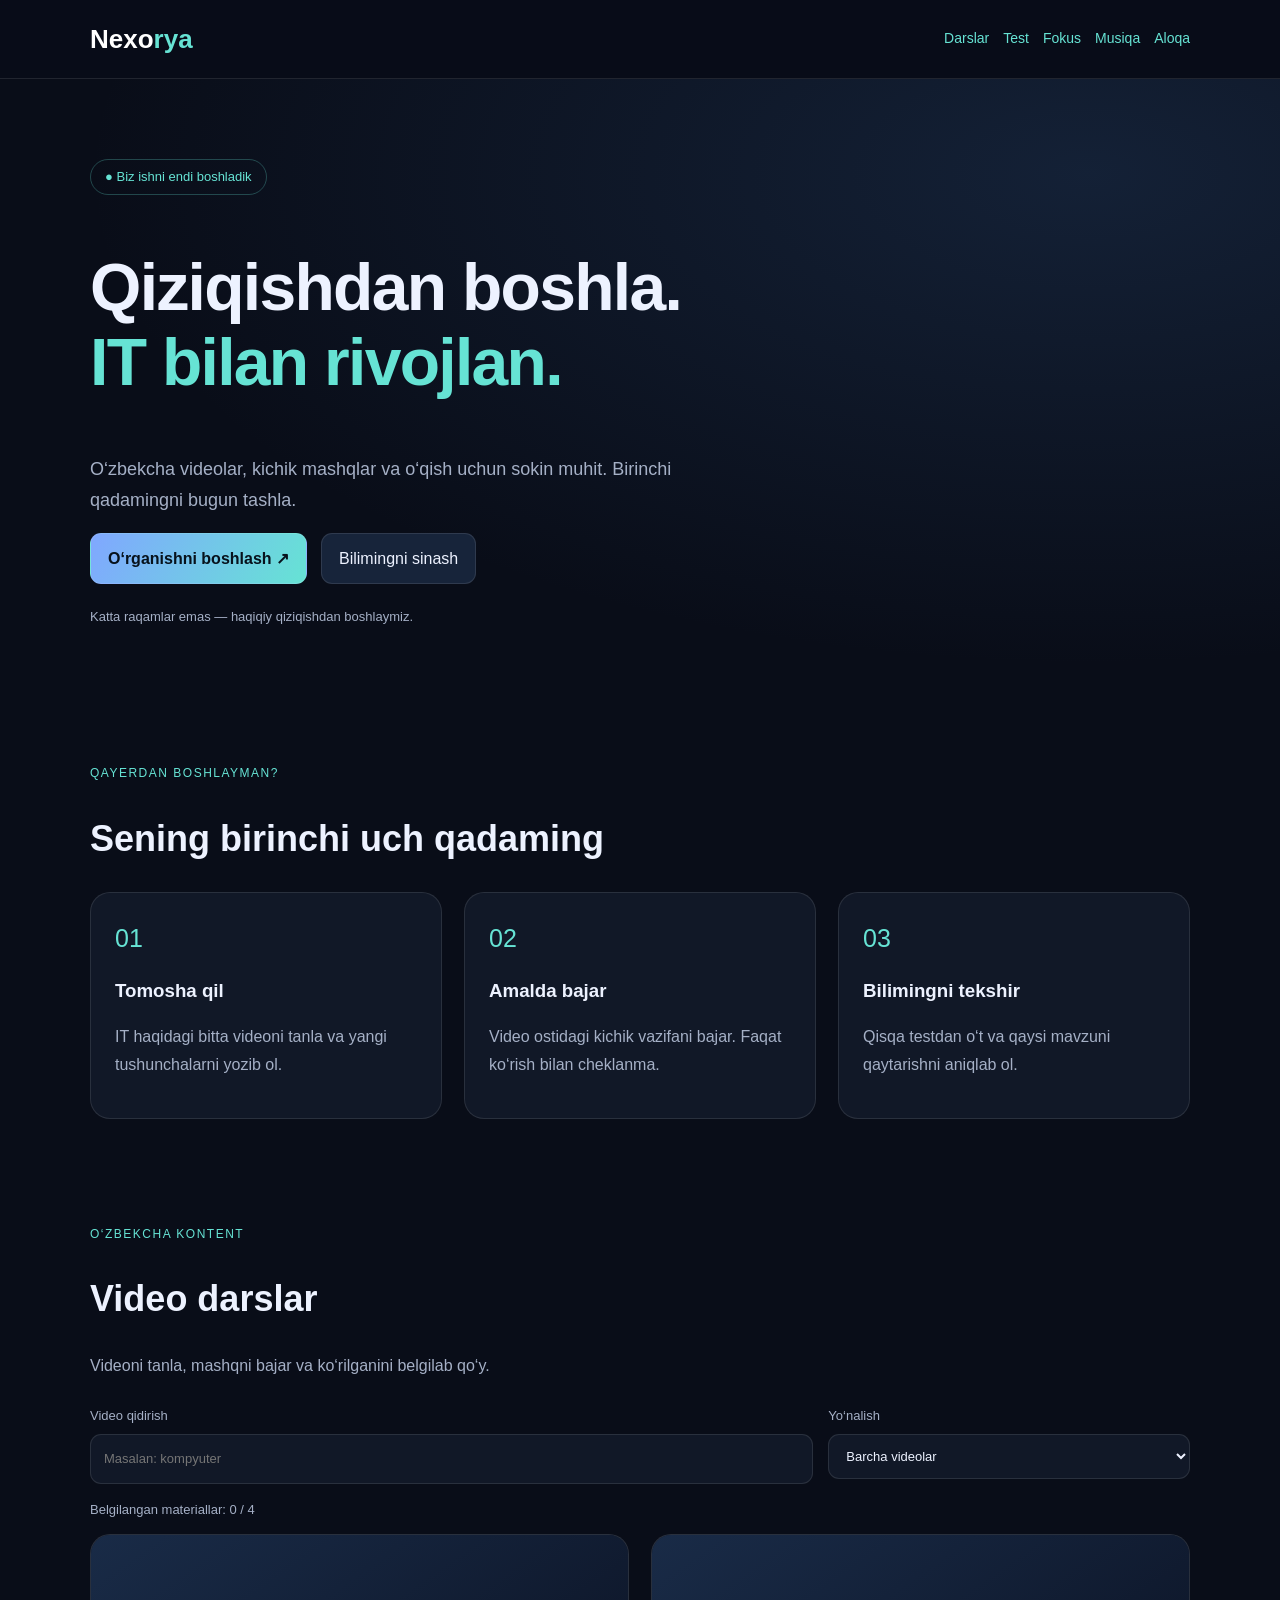
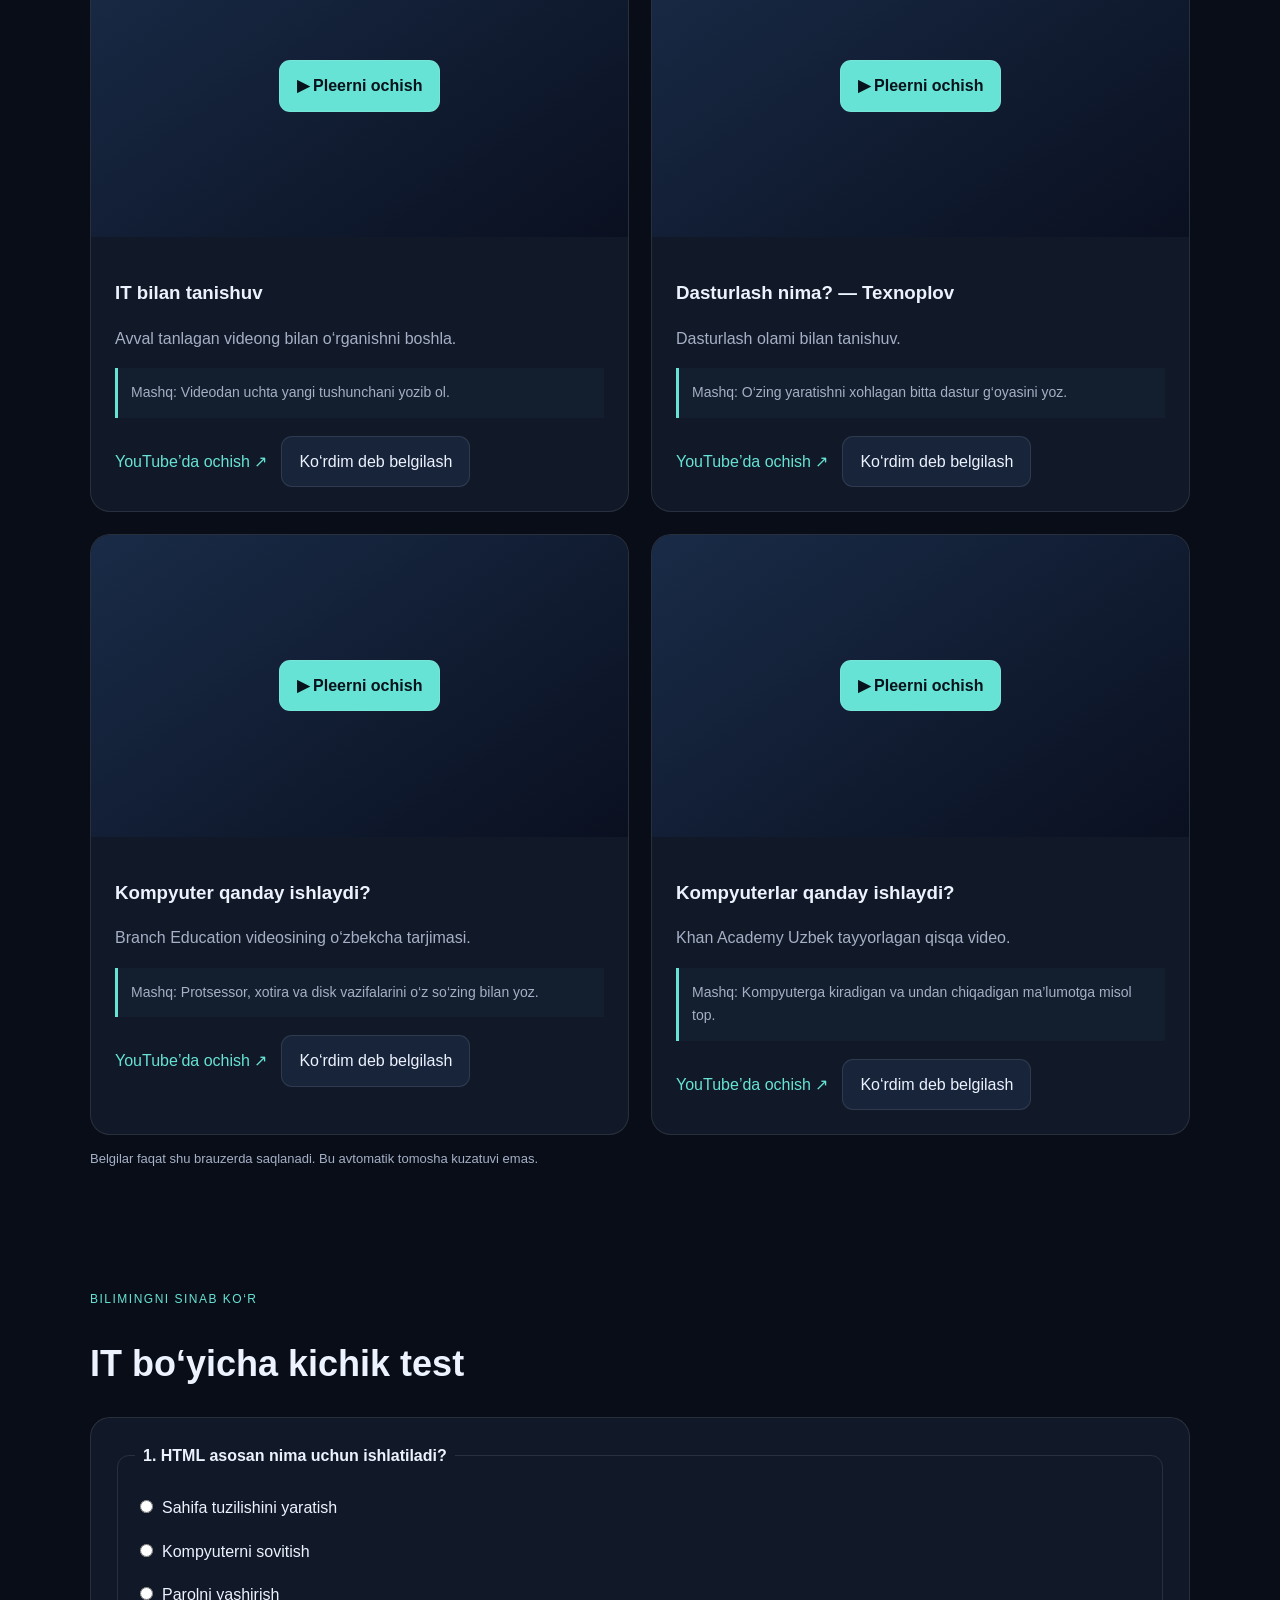
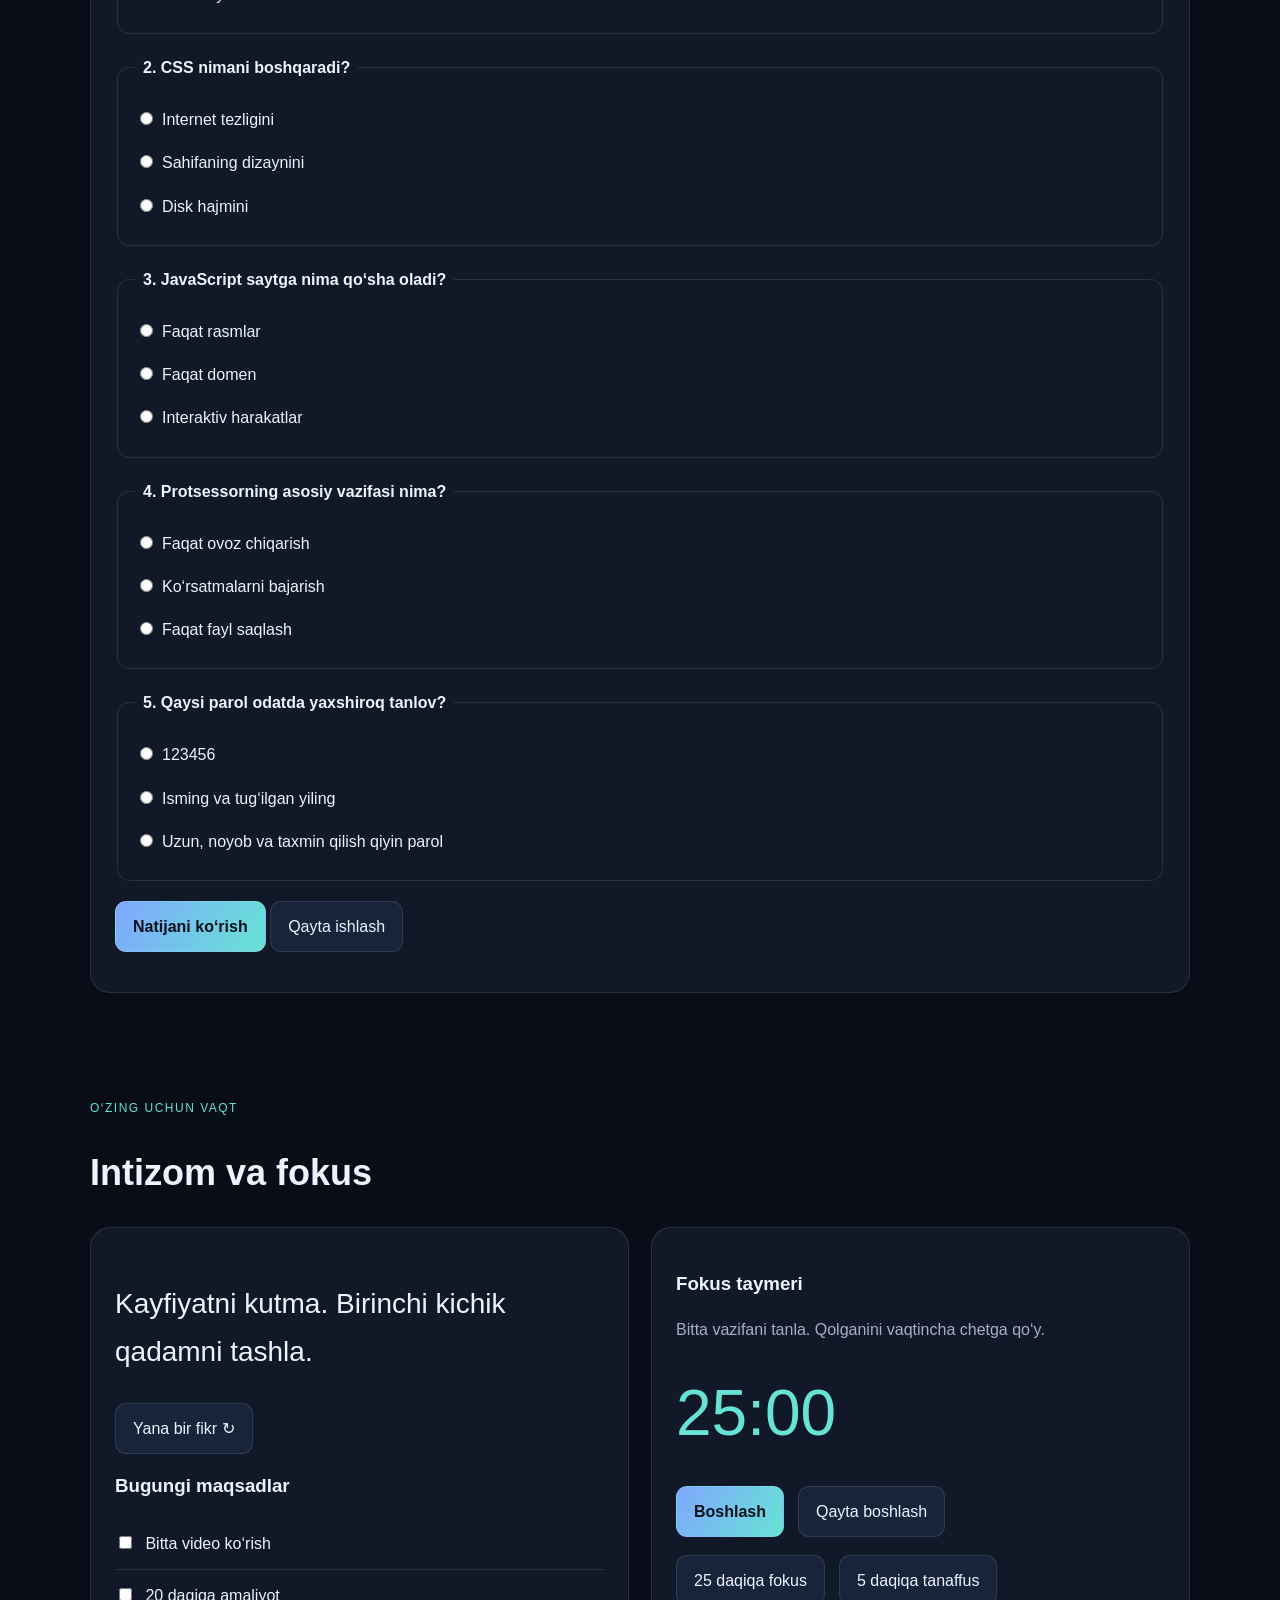
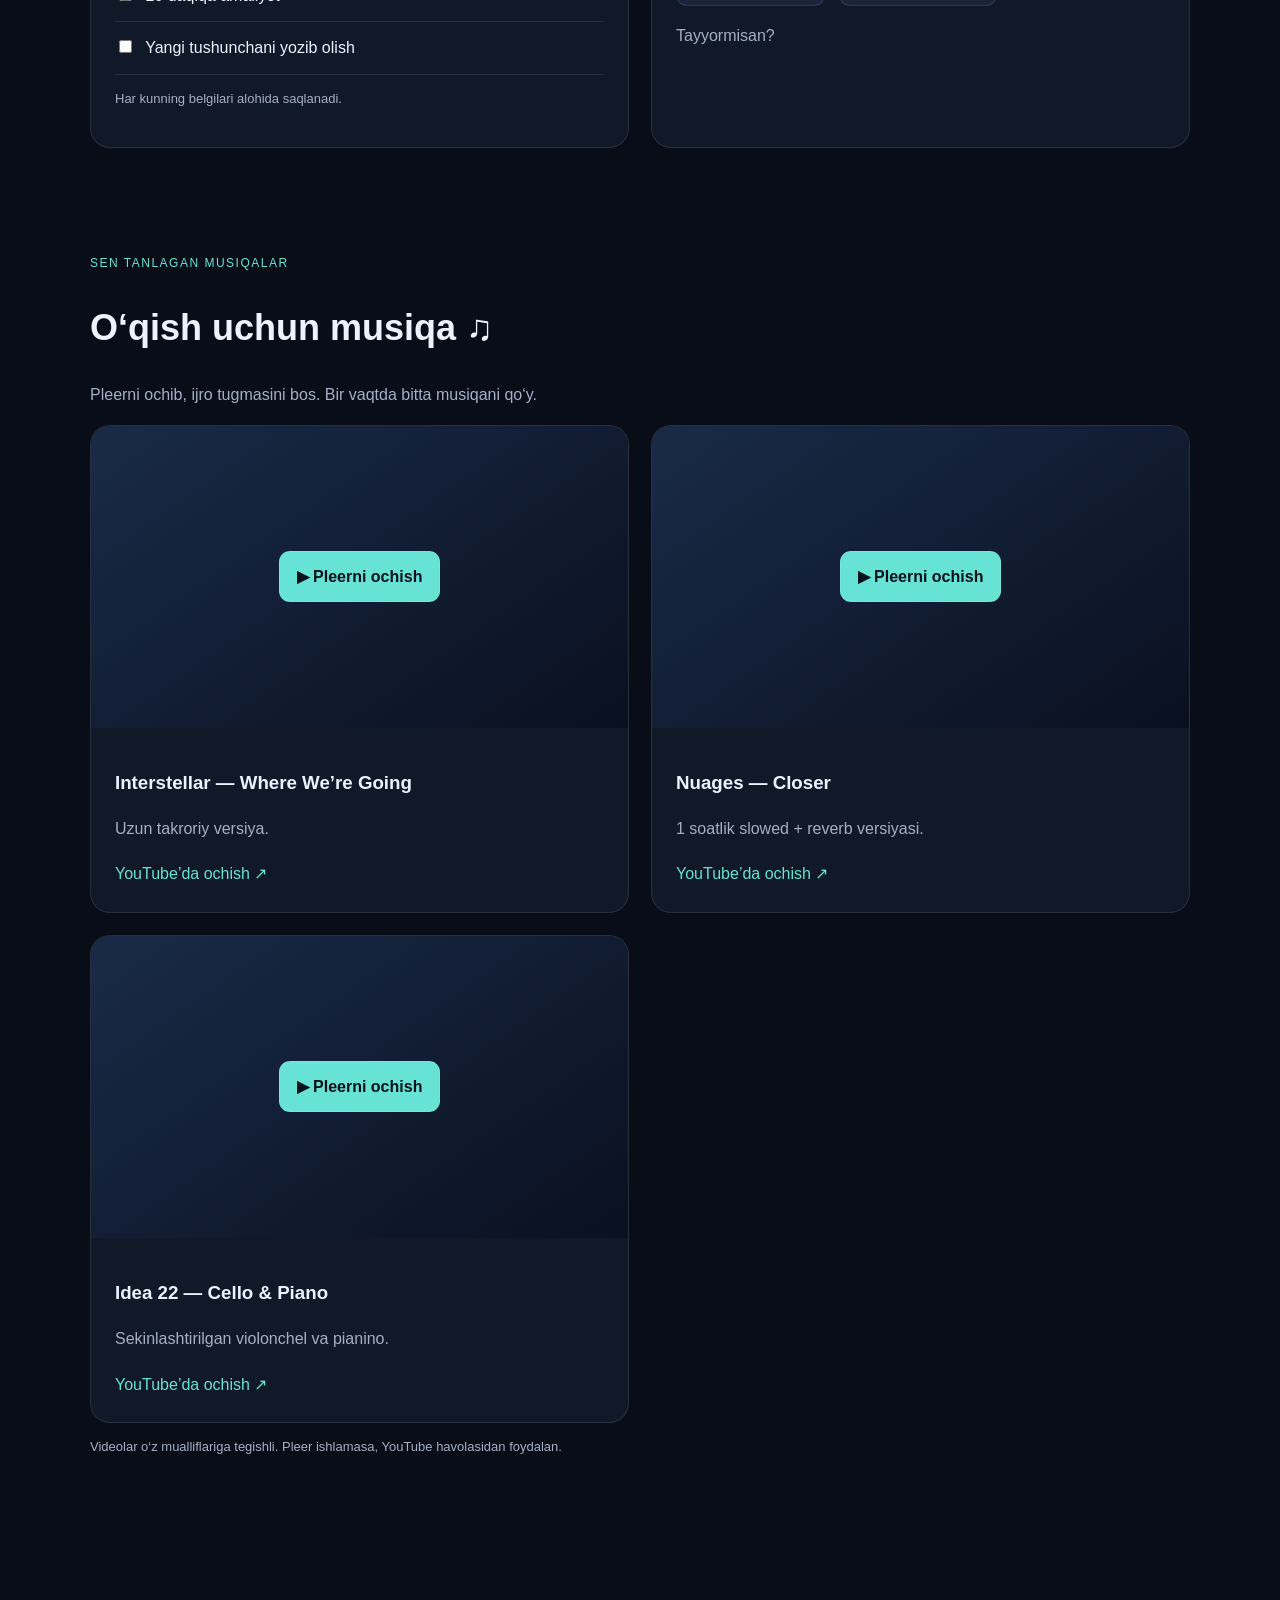
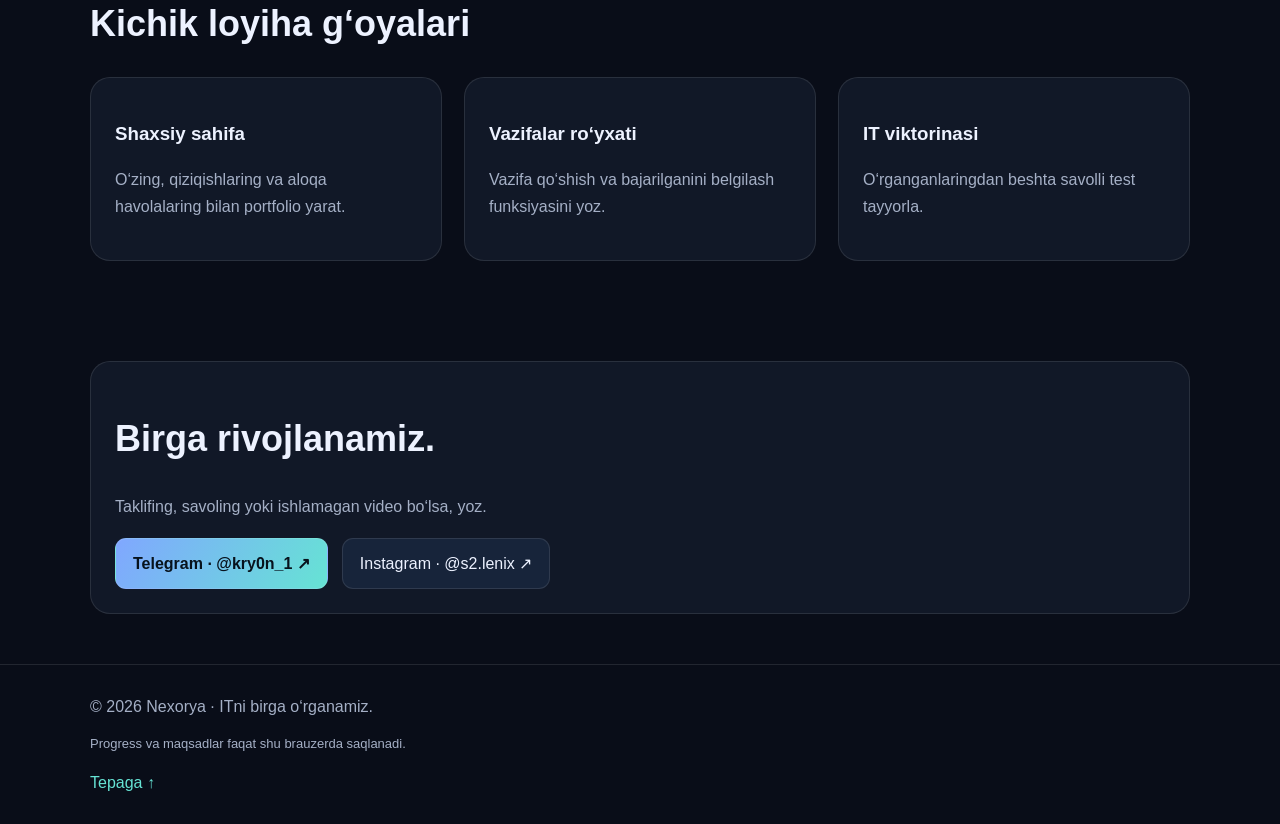
==== index.html @ d1be20cb "Add files via upload" ====
<!DOCTYPE html>
<html lang="uz">
<head>
  <meta charset="UTF-8">
  <meta name="viewport" content="width=device-width,initial-scale=1">
  <meta name="theme-color" content="#090d18">
  <meta name="referrer" content="strict-origin-when-cross-origin">
  <meta name="description" content="Nexorya — o‘zbekcha IT videolar, amaliy vazifalar, testlar va fokus uchun musiqa.">
  <title>Nexorya — ITga birinchi qadam</title>
  <link rel="stylesheet" href="./style.css">
  <script src="./script.js" defer></script>
</head>
<body>
<header>
  <nav class="wrap" aria-label="Asosiy menyu">
    <a href="#home" class="logo">Nexo<span>rya</span></a>
    <div class="links">
      <a href="#lessons">Darslar</a>
      <a href="#quiz">Test</a>
      <a href="#focus">Fokus</a>
      <a href="#music">Musiqa</a>
      <a href="#contact">Aloqa</a>
    </div>
  </nav>
</header>

<main>
  <section id="home" class="hero">
    <div class="wrap">
      <span class="badge">● Biz ishni endi boshladik</span>
      <h1>Qiziqishdan boshla.<br><span>IT bilan rivojlan.</span></h1>
      <p>O‘zbekcha videolar, kichik mashqlar va o‘qish uchun sokin muhit. Birinchi qadamingni bugun tashla.</p>
      <div class="actions">
        <a href="#lessons" class="btn primary">O‘rganishni boshlash ↗</a>
        <a href="#quiz" class="btn">Bilimingni sinash</a>
      </div>
      <div class="hero-note">Katta raqamlar emas — haqiqiy qiziqishdan boshlaymiz.</div>
    </div>
  </section>

  <section>
    <div class="wrap">
      <span class="eyebrow">QAYERDAN BOSHLAYMAN?</span>
      <h2>Sening birinchi uch qadaming</h2>
      <div class="grid three">
        <article class="card pad">
          <span class="step">01</span>
          <h3>Tomosha qil</h3>
          <p>IT haqidagi bitta videoni tanla va yangi tushunchalarni yozib ol.</p>
        </article>
        <article class="card pad">
          <span class="step">02</span>
          <h3>Amalda bajar</h3>
          <p>Video ostidagi kichik vazifani bajar. Faqat ko‘rish bilan cheklanma.</p>
        </article>
        <article class="card pad">
          <span class="step">03</span>
          <h3>Bilimingni tekshir</h3>
          <p>Qisqa testdan o‘t va qaysi mavzuni qaytarishni aniqlab ol.</p>
        </article>
      </div>
    </div>
  </section>

  <section id="lessons">
    <div class="wrap">
      <span class="eyebrow">O‘ZBEKCHA KONTENT</span>
      <h2>Video darslar</h2>
      <p>Videoni tanla, mashqni bajar va ko‘rilganini belgilab qo‘y.</p>

      <div class="filters">
        <label>
          Video qidirish
          <input id="search" type="search" placeholder="Masalan: kompyuter">
        </label>
        <label>
          Yo‘nalish
          <select id="category">
            <option value="all">Barcha videolar</option>
            <option value="intro">IT bilan tanishuv</option>
            <option value="coding">Dasturlash</option>
            <option value="computer">Kompyuter</option>
          </select>
        </label>
      </div>

      <p id="progress" class="small" aria-live="polite"></p>
      <div id="lessonGrid" class="grid"></div>
      <p id="noResults" hidden>Bu qidiruv bo‘yicha video topilmadi.</p>
      <p class="small">Belgilar faqat shu brauzerda saqlanadi. Bu avtomatik tomosha kuzatuvi emas.</p>
    </div>
  </section>

  <section id="quiz">
    <div class="wrap">
      <span class="eyebrow">BILIMINGNI SINAB KO‘R</span>
      <h2>IT bo‘yicha kichik test</h2>
      <form id="quizForm" class="card pad">
        <div id="questions"></div>
        <button class="primary" type="submit">Natijani ko‘rish</button>
        <button type="reset">Qayta ishlash</button>
        <p id="quizResult" role="status"></p>
      </form>
    </div>
  </section>

  <section id="focus">
    <div class="wrap">
      <span class="eyebrow">O‘ZING UCHUN VAQT</span>
      <h2>Intizom va fokus</h2>
      <div class="grid">
        <div class="card pad">
          <p class="quote" id="quote">Kayfiyatni kutma. Birinchi kichik qadamni tashla.</p>
          <button id="nextQuote" type="button">Yana bir fikr ↻</button>

          <h3>Bugungi maqsadlar</h3>
          <label class="check">
            <input type="checkbox" data-task="video"> Bitta video ko‘rish
          </label>
          <label class="check">
            <input type="checkbox" data-task="practice"> 20 daqiqa amaliyot
          </label>
          <label class="check">
            <input type="checkbox" data-task="note"> Yangi tushunchani yozib olish
          </label>
          <p class="small">Har kunning belgilari alohida saqlanadi.</p>
        </div>

        <div class="card pad">
          <h3>Fokus taymeri</h3>
          <p>Bitta vazifani tanla. Qolganini vaqtincha chetga qo‘y.</p>
          <div id="clock" class="timer" role="timer" aria-label="Qolgan vaqt">25:00</div>
          <div class="actions">
            <button id="startTimer" class="primary" type="button">Boshlash</button>
            <button id="resetTimer" type="button">Qayta boshlash</button>
          </div>
          <div class="actions">
            <button type="button" data-minutes="25">25 daqiqa fokus</button>
            <button type="button" data-minutes="5">5 daqiqa tanaffus</button>
          </div>
          <p id="timerStatus" role="status">Tayyormisan?</p>
        </div>
      </div>
    </div>
  </section>

  <section id="music">
    <div class="wrap">
      <span class="eyebrow">SEN TANLAGAN MUSIQALAR</span>
      <h2>O‘qish uchun musiqa ♫</h2>
      <p>Pleerni ochib, ijro tugmasini bos. Bir vaqtda bitta musiqani qo‘y.</p>
      <div id="musicGrid" class="grid"></div>
      <p class="small">Videolar o‘z mualliflariga tegishli. Pleer ishlamasa, YouTube havolasidan foydalan.</p>
    </div>
  </section>

  <section>
    <div class="wrap">
      <h2>Kichik loyiha g‘oyalari</h2>
      <div class="grid three">
        <article class="card pad">
          <h3>Shaxsiy sahifa</h3>
          <p>O‘zing, qiziqishlaring va aloqa havolalaring bilan portfolio yarat.</p>
        </article>
        <article class="card pad">
          <h3>Vazifalar ro‘yxati</h3>
          <p>Vazifa qo‘shish va bajarilganini belgilash funksiyasini yoz.</p>
        </article>
        <article class="card pad">
          <h3>IT viktorinasi</h3>
          <p>O‘rganganlaringdan beshta savolli test tayyorla.</p>
        </article>
      </div>
    </div>
  </section>

  <section id="contact">
    <div class="wrap card pad">
      <h2>Birga rivojlanamiz.</h2>
      <p>Taklifing, savoling yoki ishlamagan video bo‘lsa, yoz.</p>
      <div class="actions">
        <a class="btn primary" href="https://t.me/kry0n_1" target="_blank" rel="noopener noreferrer">Telegram · @kry0n_1 ↗</a>
        <a class="btn" href="https://instagram.com/s2.lenix/" target="_blank" rel="noopener noreferrer">Instagram · @s2.lenix ↗</a>
      </div>
    </div>
  </section>
</main>

<footer>
  <div class="wrap">
    © <span id="year">2026</span> Nexorya · ITni birga o‘rganamiz.
    <p id="storageStatus" class="small">Progress va maqsadlar faqat shu brauzerda saqlanadi.</p>
    <a href="#home">Tepaga ↑</a>
  </div>
</footer>
</body>
</html>
---- style.css ----
:root{
  --bg:#090d18;
  --card:#111827;
  --text:#edf2ff;
  --muted:#a5b0c6;
  --green:#66e3d4;
  --blue:#80a7ff;
  --border:rgba(255,255,255,.1);
}
*{box-sizing:border-box}
html{scroll-behavior:smooth;scroll-padding-top:115px}
body{
  margin:0;
  background:var(--bg);
  color:var(--text);
  font:16px/1.7 Arial,sans-serif;
  overflow-wrap:anywhere;
}
a{color:var(--green);text-decoration:none}
button,input,select{font:inherit}
button{cursor:pointer}
.wrap{width:min(1100px,91%);margin:auto}
header{
  position:sticky;
  top:0;
  z-index:10;
  background:rgba(9,13,24,.96);
  border-bottom:1px solid var(--border);
}
nav{
  display:flex;
  align-items:center;
  justify-content:space-between;
  flex-wrap:wrap;
  gap:15px;
  padding:17px 0;
}
.logo{font-size:26px;font-weight:800;color:white}
.logo span,h1 span{color:var(--green)}
.links,.actions{display:flex;flex-wrap:wrap;gap:14px}
.links{font-size:14px}
.links a:hover{color:white}
section{padding:50px 0}
.hero{
  padding:80px 0;
  background:radial-gradient(ellipse at 85% 15%,#31578944,transparent 65%);
}
h1{
  font-size:clamp(38px,6vw,66px);
  line-height:1.13;
  letter-spacing:-1.7px;
  max-width:850px;
}
h2{font-size:clamp(27px,4vw,36px);line-height:1.3}
h3{line-height:1.4}
p{color:var(--muted)}
.hero p{max-width:650px;font-size:18px}
.badge{
  display:inline-block;
  padding:6px 14px;
  color:var(--green);
  border:1px solid #66e3d444;
  border-radius:30px;
  font-size:13px;
}
.hero-note{margin-top:22px;font-size:13px;color:var(--muted)}
.eyebrow{color:var(--green);font-size:12px;letter-spacing:1.5px}
.btn,button{
  display:inline-block;
  padding:11px 17px;
  border:1px solid var(--border);
  border-radius:11px;
  background:#17243a;
  color:var(--text);
}
.btn:hover,button:hover{border-color:var(--green)}
.primary{
  background:linear-gradient(120deg,var(--blue),var(--green));
  color:#07121c;
  font-weight:700;
}
.actions{align-items:center;margin-top:18px}
.grid{
  display:grid;
  grid-template-columns:repeat(2,minmax(0,1fr));
  gap:22px;
}
.three{grid-template-columns:repeat(3,minmax(0,1fr))}
.card{
  min-width:0;
  background:var(--card);
  border:1px solid var(--border);
  border-radius:20px;
  overflow:hidden;
}
.pad{padding:24px}
.step{font-size:25px;color:var(--green)}
.filters{
  display:grid;
  grid-template-columns:2fr 1fr;
  gap:15px;
  margin:25px 0 15px;
}
.filters label{font-size:13px;color:var(--muted)}
input[type=search],select{
  display:block;
  width:100%;
  padding:13px;
  margin-top:7px;
  background:var(--card);
  color:var(--text);
  border:1px solid var(--border);
  border-radius:11px;
}
.player{
  aspect-ratio:16/9;
  position:relative;
  display:grid;
  place-items:center;
  background:linear-gradient(145deg,#192b47,#0a1020);
}
.player iframe{
  position:absolute;
  inset:0;
  width:100%;
  height:100%;
  border:0;
}
.play-button{max-width:90%;background:#66e3d4;color:#07121c;font-weight:bold}
.task{
  padding:13px;
  border-left:3px solid var(--green);
  background:#66e3d409;
  font-size:14px;
}
.small{font-size:13px}
button[aria-pressed=true]{border-color:var(--green);color:var(--green)}
fieldset{
  border:1px solid var(--border);
  border-radius:12px;
  padding:17px;
  margin-bottom:20px;
}
legend{padding:0 8px;font-weight:bold}
.answer{display:block;padding:8px 0;cursor:pointer}
input[type=radio],input[type=checkbox]{accent-color:var(--green);margin-right:9px}
.quote{font-size:clamp(21px,3vw,28px);color:var(--text)}
.check{display:block;padding:12px 0;border-bottom:1px solid var(--border)}
.timer{
  font-size:64px;
  font-variant-numeric:tabular-nums;
  color:var(--green);
}
#quizResult{white-space:pre-line}
footer{padding:28px 0;border-top:1px solid var(--border);color:var(--muted)}
:focus-visible{outline:3px solid var(--green);outline-offset:4px}
[hidden]{display:none!important}
@media(max-width:700px){
  .grid,.three,.filters{grid-template-columns:1fr}
  nav{align-items:flex-start;flex-direction:column;gap:8px}
  .links{font-size:13px;gap:12px}
  section{padding:35px 0}
  .hero{padding:45px 0}
  h1{letter-spacing:-1px}
}
@media(prefers-reduced-motion:reduce){
  html{scroll-behavior:auto}
}
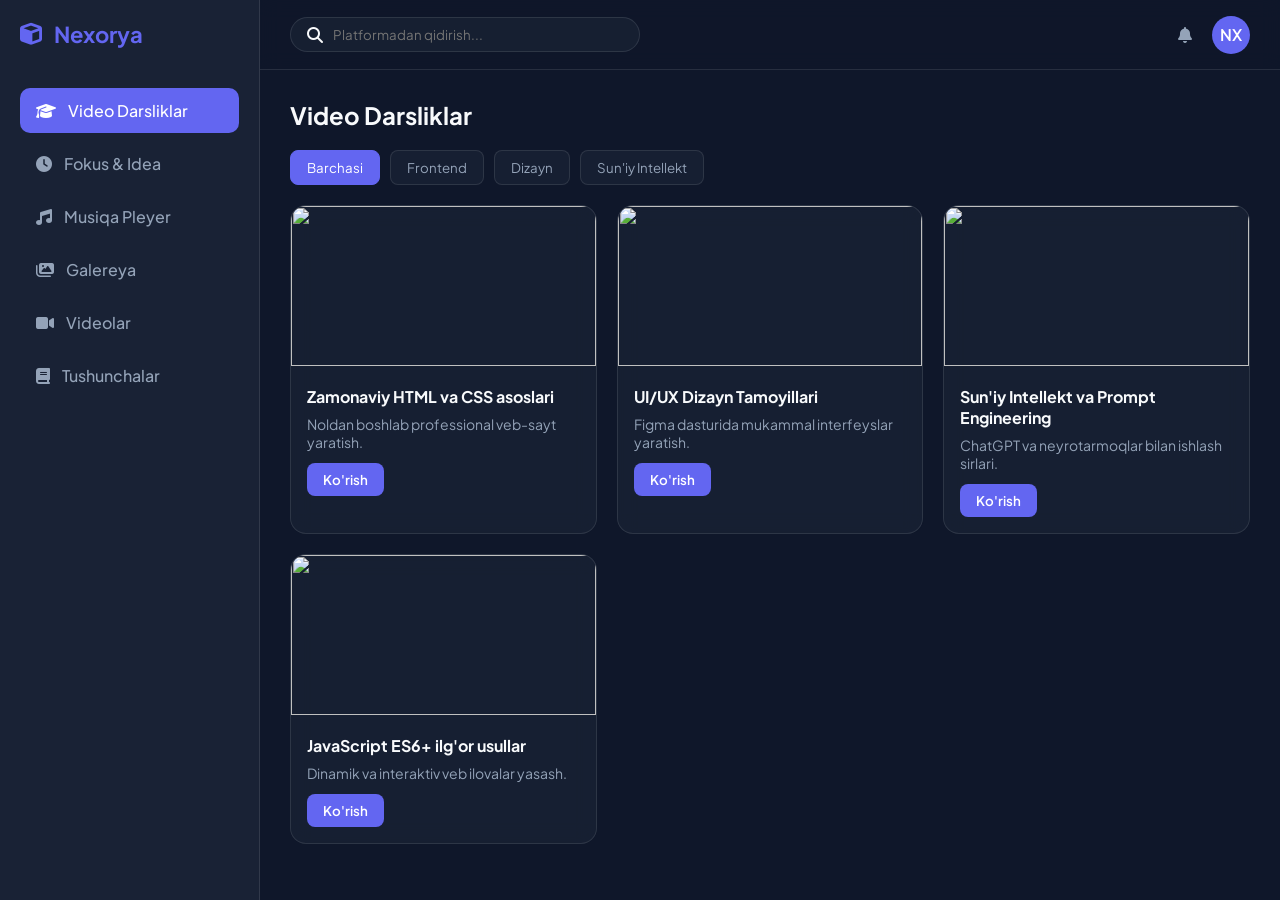
==== commit 1382f6a3: "Add files via upload" ====
--- a/index.html
+++ b/index.html
@@ -1,197 +1,136 @@
-<!DOCTYPE html>
-<html lang="uz">
-<head>
-  <meta charset="UTF-8">
-  <meta name="viewport" content="width=device-width,initial-scale=1">
-  <meta name="theme-color" content="#090d18">
-  <meta name="referrer" content="strict-origin-when-cross-origin">
-  <meta name="description" content="Nexorya — o‘zbekcha IT videolar, amaliy vazifalar, testlar va fokus uchun musiqa.">
-  <title>Nexorya — ITga birinchi qadam</title>
-  <link rel="stylesheet" href="./style.css">
-  <script src="./script.js" defer></script>
-</head>
-<body>
-<header>
-  <nav class="wrap" aria-label="Asosiy menyu">
-    <a href="#home" class="logo">Nexo<span>rya</span></a>
-    <div class="links">
-      <a href="#lessons">Darslar</a>
-      <a href="#quiz">Test</a>
-      <a href="#focus">Fokus</a>
-      <a href="#music">Musiqa</a>
-      <a href="#contact">Aloqa</a>
-    </div>
-  </nav>
-</header>
-
-<main>
-  <section id="home" class="hero">
-    <div class="wrap">
-      <span class="badge">● Biz ishni endi boshladik</span>
-      <h1>Qiziqishdan boshla.<br><span>IT bilan rivojlan.</span></h1>
-      <p>O‘zbekcha videolar, kichik mashqlar va o‘qish uchun sokin muhit. Birinchi qadamingni bugun tashla.</p>
-      <div class="actions">
-        <a href="#lessons" class="btn primary">O‘rganishni boshlash ↗</a>
-        <a href="#quiz" class="btn">Bilimingni sinash</a>
-      </div>
-      <div class="hero-note">Katta raqamlar emas — haqiqiy qiziqishdan boshlaymiz.</div>
-    </div>
-  </section>
-
-  <section>
-    <div class="wrap">
-      <span class="eyebrow">QAYERDAN BOSHLAYMAN?</span>
-      <h2>Sening birinchi uch qadaming</h2>
-      <div class="grid three">
-        <article class="card pad">
-          <span class="step">01</span>
-          <h3>Tomosha qil</h3>
-          <p>IT haqidagi bitta videoni tanla va yangi tushunchalarni yozib ol.</p>
-        </article>
-        <article class="card pad">
-          <span class="step">02</span>
-          <h3>Amalda bajar</h3>
-          <p>Video ostidagi kichik vazifani bajar. Faqat ko‘rish bilan cheklanma.</p>
-        </article>
-        <article class="card pad">
-          <span class="step">03</span>
-          <h3>Bilimingni tekshir</h3>
-          <p>Qisqa testdan o‘t va qaysi mavzuni qaytarishni aniqlab ol.</p>
-        </article>
-      </div>
-    </div>
-  </section>
-
-  <section id="lessons">
-    <div class="wrap">
-      <span class="eyebrow">O‘ZBEKCHA KONTENT</span>
-      <h2>Video darslar</h2>
-      <p>Videoni tanla, mashqni bajar va ko‘rilganini belgilab qo‘y.</p>
-
-      <div class="filters">
-        <label>
-          Video qidirish
-          <input id="search" type="search" placeholder="Masalan: kompyuter">
-        </label>
-        <label>
-          Yo‘nalish
-          <select id="category">
-            <option value="all">Barcha videolar</option>
-            <option value="intro">IT bilan tanishuv</option>
-            <option value="coding">Dasturlash</option>
-            <option value="computer">Kompyuter</option>
-          </select>
-        </label>
-      </div>
-
-      <p id="progress" class="small" aria-live="polite"></p>
-      <div id="lessonGrid" class="grid"></div>
-      <p id="noResults" hidden>Bu qidiruv bo‘yicha video topilmadi.</p>
-      <p class="small">Belgilar faqat shu brauzerda saqlanadi. Bu avtomatik tomosha kuzatuvi emas.</p>
-    </div>
-  </section>
-
-  <section id="quiz">
-    <div class="wrap">
-      <span class="eyebrow">BILIMINGNI SINAB KO‘R</span>
-      <h2>IT bo‘yicha kichik test</h2>
-      <form id="quizForm" class="card pad">
-        <div id="questions"></div>
-        <button class="primary" type="submit">Natijani ko‘rish</button>
-        <button type="reset">Qayta ishlash</button>
-        <p id="quizResult" role="status"></p>
-      </form>
-    </div>
-  </section>
-
-  <section id="focus">
-    <div class="wrap">
-      <span class="eyebrow">O‘ZING UCHUN VAQT</span>
-      <h2>Intizom va fokus</h2>
-      <div class="grid">
-        <div class="card pad">
-          <p class="quote" id="quote">Kayfiyatni kutma. Birinchi kichik qadamni tashla.</p>
-          <button id="nextQuote" type="button">Yana bir fikr ↻</button>
-
-          <h3>Bugungi maqsadlar</h3>
-          <label class="check">
-            <input type="checkbox" data-task="video"> Bitta video ko‘rish
-          </label>
-          <label class="check">
-            <input type="checkbox" data-task="practice"> 20 daqiqa amaliyot
-          </label>
-          <label class="check">
-            <input type="checkbox" data-task="note"> Yangi tushunchani yozib olish
-          </label>
-          <p class="small">Har kunning belgilari alohida saqlanadi.</p>
-        </div>
-
-        <div class="card pad">
-          <h3>Fokus taymeri</h3>
-          <p>Bitta vazifani tanla. Qolganini vaqtincha chetga qo‘y.</p>
-          <div id="clock" class="timer" role="timer" aria-label="Qolgan vaqt">25:00</div>
-          <div class="actions">
-            <button id="startTimer" class="primary" type="button">Boshlash</button>
-            <button id="resetTimer" type="button">Qayta boshlash</button>
-          </div>
-          <div class="actions">
-            <button type="button" data-minutes="25">25 daqiqa fokus</button>
-            <button type="button" data-minutes="5">5 daqiqa tanaffus</button>
-          </div>
-          <p id="timerStatus" role="status">Tayyormisan?</p>
-        </div>
-      </div>
-    </div>
-  </section>
-
-  <section id="music">
-    <div class="wrap">
-      <span class="eyebrow">SEN TANLAGAN MUSIQALAR</span>
-      <h2>O‘qish uchun musiqa ♫</h2>
-      <p>Pleerni ochib, ijro tugmasini bos. Bir vaqtda bitta musiqani qo‘y.</p>
-      <div id="musicGrid" class="grid"></div>
-      <p class="small">Videolar o‘z mualliflariga tegishli. Pleer ishlamasa, YouTube havolasidan foydalan.</p>
-    </div>
-  </section>
-
-  <section>
-    <div class="wrap">
-      <h2>Kichik loyiha g‘oyalari</h2>
-      <div class="grid three">
-        <article class="card pad">
-          <h3>Shaxsiy sahifa</h3>
-          <p>O‘zing, qiziqishlaring va aloqa havolalaring bilan portfolio yarat.</p>
-        </article>
-        <article class="card pad">
-          <h3>Vazifalar ro‘yxati</h3>
-          <p>Vazifa qo‘shish va bajarilganini belgilash funksiyasini yoz.</p>
-        </article>
-        <article class="card pad">
-          <h3>IT viktorinasi</h3>
-          <p>O‘rganganlaringdan beshta savolli test tayyorla.</p>
-        </article>
-      </div>
-    </div>
-  </section>
-
-  <section id="contact">
-    <div class="wrap card pad">
-      <h2>Birga rivojlanamiz.</h2>
-      <p>Taklifing, savoling yoki ishlamagan video bo‘lsa, yoz.</p>
-      <div class="actions">
-        <a class="btn primary" href="https://t.me/kry0n_1" target="_blank" rel="noopener noreferrer">Telegram · @kry0n_1 ↗</a>
-        <a class="btn" href="https://instagram.com/s2.lenix/" target="_blank" rel="noopener noreferrer">Instagram · @s2.lenix ↗</a>
-      </div>
-    </div>
-  </section>
-</main>
-
-<footer>
-  <div class="wrap">
-    © <span id="year">2026</span> Nexorya · ITni birga o‘rganamiz.
-    <p id="storageStatus" class="small">Progress va maqsadlar faqat shu brauzerda saqlanadi.</p>
-    <a href="#home">Tepaga ↑</a>
-  </div>
-</footer>
-</body>
+<!DOCTYPE html>
+<html lang="uz">
+<head>
+    <meta charset="UTF-8">
+    <meta name="viewport" content="width=device-width, initial-scale=1.0">
+    <title>Nexorya - Premium Platform</title>
+    <link rel="stylesheet" href="style.css">
+    <link rel="stylesheet" href="https://cdnjs.cloudflare.com/ajax/libs/font-awesome/6.4.0/css/all.min.css">
+</head>
+<body>
+    <div class="app-container">
+        <!-- Sidebar -->
+        <aside class="sidebar">
+            <div class="logo">
+                <i class="fa-solid fa-cube"></i>
+                <span>Nexorya</span>
+            </div>
+            <nav class="nav-menu">
+                <a href="#lessons" class="nav-link active" data-target="lessons"><i class="fa-solid fa-graduation-cap"></i> Video Darsliklar</a>
+                <a href="#focus" class="nav-link" data-target="focus"><i class="fa-solid fa-clock"></i> Fokus & Idea</a>
+                <a href="#music" class="nav-link" data-target="music"><i class="fa-solid fa-music"></i> Musiqa Pleyer</a>
+                <a href="#gallery" class="nav-link" data-target="gallery"><i class="fa-solid fa-images"></i> Galereya</a>
+                <a href="#videos" class="nav-link" data-target="videos"><i class="fa-solid fa-video"></i> Videolar</a>
+                <a href="#wiki" class="nav-link" data-target="wiki"><i class="fa-solid fa-book"></i> Tushunchalar</a>
+            </nav>
+        </aside>
+
+        <!-- Main Content -->
+        <main class="main-content">
+            <header class="top-header">
+                <div class="search-box">
+                    <i class="fa-solid fa-magnifying-glass"></i>
+                    <input type="text" id="globalSearch" placeholder="Platformadan qidirish...">
+                </div>
+                <div class="user-profile">
+                    <i class="fa-solid fa-bell"></i>
+                    <div class="avatar">NX</div>
+                </div>
+            </header>
+
+            <div class="content-body">
+                <!-- 1. Video Darsliklar -->
+                <section id="lessons" class="section active">
+                    <h2>Video Darsliklar</h2>
+                    <div class="filter-buttons">
+                        <button class="filter-btn active" data-filter="all">Barchasi</button>
+                        <button class="filter-btn" data-filter="frontend">Frontend</button>
+                        <button class="filter-btn" data-filter="design">Dizayn</button>
+                        <button class="filter-btn" data-filter="ai">Sun'iy Intellekt</button>
+                    </div>
+                    <div class="grid-container" id="lessonsGrid">
+                        <!-- Kartochkalar JS orqali to'ldiriladi -->
+                    </div>
+                </section>
+
+                <!-- 2. Fokus & Idea -->
+                <section id="focus" class="section">
+                    <h2>Fokus Idea & Pomodoro</h2>
+                    <div class="focus-grid">
+                        <div class="glass-card pomodoro-card">
+                            <h3>Pomodoro Taymer</h3>
+                            <div class="timer-display" id="timerDisplay">25:00</div>
+                            <div class="timer-controls">
+                                <button id="startTimer" class="btn primary">Boshlash</button>
+                                <button id="pauseTimer" class="btn secondary">To'xtatib turish</button>
+                                <button id="resetTimer" class="btn danger">Qayta tiklash</button>
+                            </div>
+                        </div>
+                        <div class="glass-card idea-card">
+                            <h3>Fokus G'oyalar Doskasi</h3>
+                            <div class="idea-input-group">
+                                <input type="text" id="ideaInput" placeholder="Yangi g'oya yozing...">
+                                <button id="addIdeaBtn" class="btn primary"><i class="fa-solid fa-plus"></i></button>
+                            </div>
+                            <ul id="ideasList" class="idea-list"></ul>
+                        </div>
+                    </div>
+                </section>
+
+                <!-- 3. Musiqa Pleyer -->
+                <section id="music" class="section">
+                    <h2>Fokus Musiqalari</h2>
+                    <div class="glass-card music-player-card">
+                        <div class="music-info">
+                            <h3 id="songTitle">Lofi Chill Beats</h3>
+                            <p id="songArtist">Nexorya Audio</p>
+                        </div>
+                        <div class="visualizer">
+                            <span></span><span></span><span></span><span></span><span></span>
+                        </div>
+                        <div class="music-controls">
+                            <button id="prevSong" class="btn-icon"><i class="fa-solid fa-backward-step"></i></button>
+                            <button id="playSong" class="btn-icon main"><i class="fa-solid fa-play"></i></button>
+                            <button id="nextSong" class="btn-icon"><i class="fa-solid fa-forward-step"></i></button>
+                        </div>
+                    </div>
+                </section>
+
+                <!-- 4. Galereya -->
+                <section id="gallery" class="section">
+                    <h2>Kreativ Rasmlar Galereyasi</h2>
+                    <div class="grid-container gallery-grid" id="galleryGrid"></div>
+                </section>
+
+                <!-- 5. Videolar -->
+                <section id="videos" class="section">
+                    <h2>Maxsus Videolar</h2>
+                    <div class="grid-container" id="videosGrid"></div>
+                </section>
+
+                <!-- 6. Tushunchalar (Wiki) -->
+                <section id="wiki" class="section">
+                    <h2>Tushunchalar & Bilimlar Ombori</h2>
+                    <div class="search-box wiki-search">
+                        <i class="fa-solid fa-book-open"></i>
+                        <input type="text" id="wikiSearchInput" placeholder="Atamani qidiring (masalan: API, Glassmorphism)...">
+                    </div>
+                    <div class="grid-container" id="wikiGrid"></div>
+                </section>
+            </div>
+        </main>
+    </div>
+
+    <!-- Video Modal -->
+    <div class="modal" id="videoModal">
+        <div class="modal-content">
+            <span class="close-modal">&times;</span>
+            <div class="video-container">
+                <iframe id="modalIframe" src="" frameborder="0" allowfullscreen></iframe>
+            </div>
+        </div>
+    </div>
+
+    <script src="script.js"></script>
+</body>
 </html>
--- a/style.css
+++ b/style.css
@@ -1,168 +1,402 @@
-:root{
-  --bg:#090d18;
-  --card:#111827;
-  --text:#edf2ff;
-  --muted:#a5b0c6;
-  --green:#66e3d4;
-  --blue:#80a7ff;
-  --border:rgba(255,255,255,.1);
-}
-*{box-sizing:border-box}
-html{scroll-behavior:smooth;scroll-padding-top:115px}
-body{
-  margin:0;
-  background:var(--bg);
-  color:var(--text);
-  font:16px/1.7 Arial,sans-serif;
-  overflow-wrap:anywhere;
-}
-a{color:var(--green);text-decoration:none}
-button,input,select{font:inherit}
-button{cursor:pointer}
-.wrap{width:min(1100px,91%);margin:auto}
-header{
-  position:sticky;
-  top:0;
-  z-index:10;
-  background:rgba(9,13,24,.96);
-  border-bottom:1px solid var(--border);
-}
-nav{
-  display:flex;
-  align-items:center;
-  justify-content:space-between;
-  flex-wrap:wrap;
-  gap:15px;
-  padding:17px 0;
-}
-.logo{font-size:26px;font-weight:800;color:white}
-.logo span,h1 span{color:var(--green)}
-.links,.actions{display:flex;flex-wrap:wrap;gap:14px}
-.links{font-size:14px}
-.links a:hover{color:white}
-section{padding:50px 0}
-.hero{
-  padding:80px 0;
-  background:radial-gradient(ellipse at 85% 15%,#31578944,transparent 65%);
-}
-h1{
-  font-size:clamp(38px,6vw,66px);
-  line-height:1.13;
-  letter-spacing:-1.7px;
-  max-width:850px;
-}
-h2{font-size:clamp(27px,4vw,36px);line-height:1.3}
-h3{line-height:1.4}
-p{color:var(--muted)}
-.hero p{max-width:650px;font-size:18px}
-.badge{
-  display:inline-block;
-  padding:6px 14px;
-  color:var(--green);
-  border:1px solid #66e3d444;
-  border-radius:30px;
-  font-size:13px;
-}
-.hero-note{margin-top:22px;font-size:13px;color:var(--muted)}
-.eyebrow{color:var(--green);font-size:12px;letter-spacing:1.5px}
-.btn,button{
-  display:inline-block;
-  padding:11px 17px;
-  border:1px solid var(--border);
-  border-radius:11px;
-  background:#17243a;
-  color:var(--text);
-}
-.btn:hover,button:hover{border-color:var(--green)}
-.primary{
-  background:linear-gradient(120deg,var(--blue),var(--green));
-  color:#07121c;
-  font-weight:700;
-}
-.actions{align-items:center;margin-top:18px}
-.grid{
-  display:grid;
-  grid-template-columns:repeat(2,minmax(0,1fr));
-  gap:22px;
-}
-.three{grid-template-columns:repeat(3,minmax(0,1fr))}
-.card{
-  min-width:0;
-  background:var(--card);
-  border:1px solid var(--border);
-  border-radius:20px;
-  overflow:hidden;
-}
-.pad{padding:24px}
-.step{font-size:25px;color:var(--green)}
-.filters{
-  display:grid;
-  grid-template-columns:2fr 1fr;
-  gap:15px;
-  margin:25px 0 15px;
-}
-.filters label{font-size:13px;color:var(--muted)}
-input[type=search],select{
-  display:block;
-  width:100%;
-  padding:13px;
-  margin-top:7px;
-  background:var(--card);
-  color:var(--text);
-  border:1px solid var(--border);
-  border-radius:11px;
-}
-.player{
-  aspect-ratio:16/9;
-  position:relative;
-  display:grid;
-  place-items:center;
-  background:linear-gradient(145deg,#192b47,#0a1020);
-}
-.player iframe{
-  position:absolute;
-  inset:0;
-  width:100%;
-  height:100%;
-  border:0;
-}
-.play-button{max-width:90%;background:#66e3d4;color:#07121c;font-weight:bold}
-.task{
-  padding:13px;
-  border-left:3px solid var(--green);
-  background:#66e3d409;
-  font-size:14px;
-}
-.small{font-size:13px}
-button[aria-pressed=true]{border-color:var(--green);color:var(--green)}
-fieldset{
-  border:1px solid var(--border);
-  border-radius:12px;
-  padding:17px;
-  margin-bottom:20px;
-}
-legend{padding:0 8px;font-weight:bold}
-.answer{display:block;padding:8px 0;cursor:pointer}
-input[type=radio],input[type=checkbox]{accent-color:var(--green);margin-right:9px}
-.quote{font-size:clamp(21px,3vw,28px);color:var(--text)}
-.check{display:block;padding:12px 0;border-bottom:1px solid var(--border)}
-.timer{
-  font-size:64px;
-  font-variant-numeric:tabular-nums;
-  color:var(--green);
-}
-#quizResult{white-space:pre-line}
-footer{padding:28px 0;border-top:1px solid var(--border);color:var(--muted)}
-:focus-visible{outline:3px solid var(--green);outline-offset:4px}
-[hidden]{display:none!important}
-@media(max-width:700px){
-  .grid,.three,.filters{grid-template-columns:1fr}
-  nav{align-items:flex-start;flex-direction:column;gap:8px}
-  .links{font-size:13px;gap:12px}
-  section{padding:35px 0}
-  .hero{padding:45px 0}
-  h1{letter-spacing:-1px}
-}
-@media(prefers-reduced-motion:reduce){
-  html{scroll-behavior:auto}
+@import url('https://fonts.googleapis.com/css2?family=Plus+Jakarta+Sans:wght@300;400;500;600;700&display=swap');
+
+:root {
+    --bg-color: #0f172a;
+    --sidebar-bg: rgba(30, 41, 59, 0.7);
+    --card-bg: rgba(30, 41, 59, 0.5);
+    --border-color: rgba(255, 255, 255, 0.1);
+    --text-color: #f8fafc;
+    --text-muted: #94a3b8;
+    --accent-color: #6366f1;
+    --accent-hover: #4f46e5;
+    --danger-color: #ef4444;
+}
+
+* {
+    margin: 0;
+    padding: 0;
+    box-sizing: border-box;
+    font-family: 'Plus Jakarta Sans', sans-serif;
+}
+
+body {
+    background-color: var(--bg-color);
+    color: var(--text-color);
+    min-height: 100vh;
+    overflow-x: hidden;
+}
+
+.app-container {
+    display: flex;
+    height: 100vh;
+}
+
+/* Sidebar */
+.sidebar {
+    width: 260px;
+    background: var(--sidebar-bg);
+    backdrop-filter: blur(12px);
+    border-right: 1px solid var(--border-color);
+    display: flex;
+    flex-direction: column;
+    padding: 20px;
+}
+
+.logo {
+    display: flex;
+    align-items: center;
+    gap: 12px;
+    font-size: 22px;
+    font-weight: 700;
+    color: var(--accent-color);
+    margin-bottom: 40px;
+}
+
+.nav-menu {
+    display: flex;
+    flex-direction: column;
+    gap: 8px;
+}
+
+.nav-link {
+    display: flex;
+    align-items: center;
+    gap: 12px;
+    padding: 12px 16px;
+    color: var(--text-muted);
+    text-decoration: none;
+    border-radius: 10px;
+    transition: 0.3s;
+    font-weight: 500;
+}
+
+.nav-link:hover, .nav-link.active {
+    background: var(--accent-color);
+    color: white;
+}
+
+/* Main Content */
+.main-content {
+    flex: 1;
+    display: flex;
+    flex-direction: column;
+    overflow-y: auto;
+}
+
+.top-header {
+    height: 70px;
+    border-bottom: 1px solid var(--border-color);
+    display: flex;
+    align-items: center;
+    justify-content: space-between;
+    padding: 0 30px;
+    background: rgba(15, 23, 42, 0.8);
+    backdrop-filter: blur(10px);
+    position: sticky;
+    top: 0;
+    z-index: 10;
+}
+
+.search-box {
+    display: flex;
+    align-items: center;
+    gap: 10px;
+    background: var(--card-bg);
+    border: 1px solid var(--border-color);
+    padding: 8px 16px;
+    border-radius: 20px;
+    width: 350px;
+}
+
+.search-box input {
+    background: transparent;
+    border: none;
+    outline: none;
+    color: var(--text-color);
+    width: 100%;
+}
+
+.user-profile {
+    display: flex;
+    align-items: center;
+    gap: 20px;
+    color: var(--text-muted);
+    cursor: pointer;
+}
+
+.avatar {
+    width: 38px;
+    height: 38px;
+    background: var(--accent-color);
+    color: white;
+    display: flex;
+    align-items: center;
+    justify-content: center;
+    border-radius: 50%;
+    font-weight: 600;
+}
+
+/* Content Body */
+.content-body {
+    padding: 30px;
+}
+
+.section {
+    display: none;
+}
+
+.section.active {
+    display: block;
+}
+
+h2 {
+    margin-bottom: 20px;
+    font-size: 24px;
+}
+
+/* Filter Buttons */
+.filter-buttons {
+    display: flex;
+    gap: 10px;
+    margin-bottom: 20px;
+}
+
+.filter-btn {
+    background: var(--card-bg);
+    border: 1px solid var(--border-color);
+    color: var(--text-muted);
+    padding: 8px 16px;
+    border-radius: 8px;
+    cursor: pointer;
+    transition: 0.3s;
+}
+
+.filter-btn.active, .filter-btn:hover {
+    background: var(--accent-color);
+    color: white;
+    border-color: var(--accent-color);
+}
+
+/* Grids & Cards */
+.grid-container {
+    display: grid;
+    grid-template-columns: repeat(auto-fill, minmax(280px, 1fr));
+    gap: 20px;
+}
+
+.glass-card {
+    background: var(--card-bg);
+    border: 1px solid var(--border-color);
+    backdrop-filter: blur(10px);
+    border-radius: 16px;
+    overflow: hidden;
+    transition: 0.3s;
+}
+
+.glass-card:hover {
+    transform: translateY(-5px);
+    border-color: var(--accent-color);
+}
+
+.card-img {
+    width: 100%;
+    height: 160px;
+    object-fit: cover;
+}
+
+.card-body {
+    padding: 16px;
+}
+
+.card-body h4 {
+    margin-bottom: 8px;
+}
+
+.card-body p {
+    color: var(--text-muted);
+    font-size: 14px;
+    margin-bottom: 12px;
+}
+
+/* Buttons */
+.btn {
+    padding: 8px 16px;
+    border-radius: 8px;
+    border: none;
+    cursor: pointer;
+    font-weight: 600;
+    transition: 0.3s;
+}
+
+.btn.primary { background: var(--accent-color); color: white; }
+.btn.primary:hover { background: var(--accent-hover); }
+.btn.secondary { background: rgba(255, 255, 255, 0.1); color: white; }
+.btn.danger { background: var(--danger-color); color: white; }
+
+/* Focus & Pomodoro */
+.focus-grid {
+    display: grid;
+    grid-template-columns: 1fr 1fr;
+    gap: 20px;
+}
+
+.pomodoro-card, .idea-card, .music-player-card {
+    padding: 24px;
+}
+
+.timer-display {
+    font-size: 48px;
+    font-weight: 700;
+    text-align: center;
+    margin: 20px 0;
+    color: var(--accent-color);
+}
+
+.timer-controls {
+    display: flex;
+    justify-content: center;
+    gap: 10px;
+}
+
+.idea-input-group {
+    display: flex;
+    gap: 10px;
+    margin-top: 15px;
+    margin-bottom: 15px;
+}
+
+.idea-input-group input {
+    flex: 1;
+    background: var(--bg-color);
+    border: 1px solid var(--border-color);
+    padding: 10px;
+    border-radius: 8px;
+    color: white;
+    outline: none;
+}
+
+.idea-list {
+    list-style: none;
+    max-height: 200px;
+    overflow-y: auto;
+}
+
+.idea-list li {
+    background: rgba(255, 255, 255, 0.05);
+    padding: 10px;
+    border-radius: 8px;
+    margin-bottom: 8px;
+    display: flex;
+    justify-content: space-between;
+    align-items: center;
+}
+
+/* Music Player */
+.music-player-card {
+    text-align: center;
+    max-width: 500px;
+    margin: 0 auto;
+}
+
+.visualizer {
+    display: flex;
+    justify-content: center;
+    gap: 4px;
+    margin: 25px 0;
+    height: 30px;
+    align-items: flex-end;
+}
+
+.visualizer span {
+    width: 6px;
+    background: var(--accent-color);
+    animation: bounce 1.2s infinite ease-in-out;
+    border-radius: 3px;
+}
+
+.visualizer span:nth-child(2) { animation-delay: 0.2s; }
+.visualizer span:nth-child(3) { animation-delay: 0.4s; }
+.visualizer span:nth-child(4) { animation-delay: 0.6s; }
+.visualizer span:nth-child(5) { animation-delay: 0.8s; }
+
+@keyframes bounce {
+    0%, 100% { height: 8px; }
+    50% { height: 30px; }
+}
+
+.music-controls {
+    display: flex;
+    justify-content: center;
+    gap: 20px;
+    align-items: center;
+}
+
+.btn-icon {
+    background: var(--card-bg);
+    border: 1px solid var(--border-color);
+    color: white;
+    width: 45px;
+    height: 45px;
+    border-radius: 50%;
+    cursor: pointer;
+    transition: 0.3s;
+}
+
+.btn-icon.main {
+    width: 55px;
+    height: 55px;
+    background: var(--accent-color);
+}
+
+.btn-icon:hover {
+    background: var(--accent-color);
+}
+
+/* Modal */
+.modal {
+    display: none;
+    position: fixed;
+    top: 0; left: 0;
+    width: 100%; height: 100%;
+    background: rgba(0,0,0,0.8);
+    backdrop-filter: blur(5px);
+    justify-content: center;
+    align-items: center;
+    z-index: 100;
+}
+
+.modal-content {
+    background: var(--sidebar-bg);
+    padding: 20px;
+    border-radius: 16px;
+    width: 80%;
+    max-width: 800px;
+    position: relative;
+}
+
+.close-modal {
+    position: absolute;
+    top: 10px; right: 20px;
+    font-size: 28px;
+    cursor: pointer;
+    color: white;
+}
+
+.video-container {
+    position: relative;
+    padding-bottom: 56.25%;
+    height: 0;
+}
+
+.video-container iframe {
+    position: absolute;
+    top: 0; left: 0;
+    width: 100%; height: 100%;
+    border-radius: 8px;
+}
+
+@media (max-width: 768px) {
+    .app-container { flex-direction: column; }
+    .sidebar { width: 100%; height: auto; }
+    .focus-grid { grid-template-columns: 1fr; }
 }
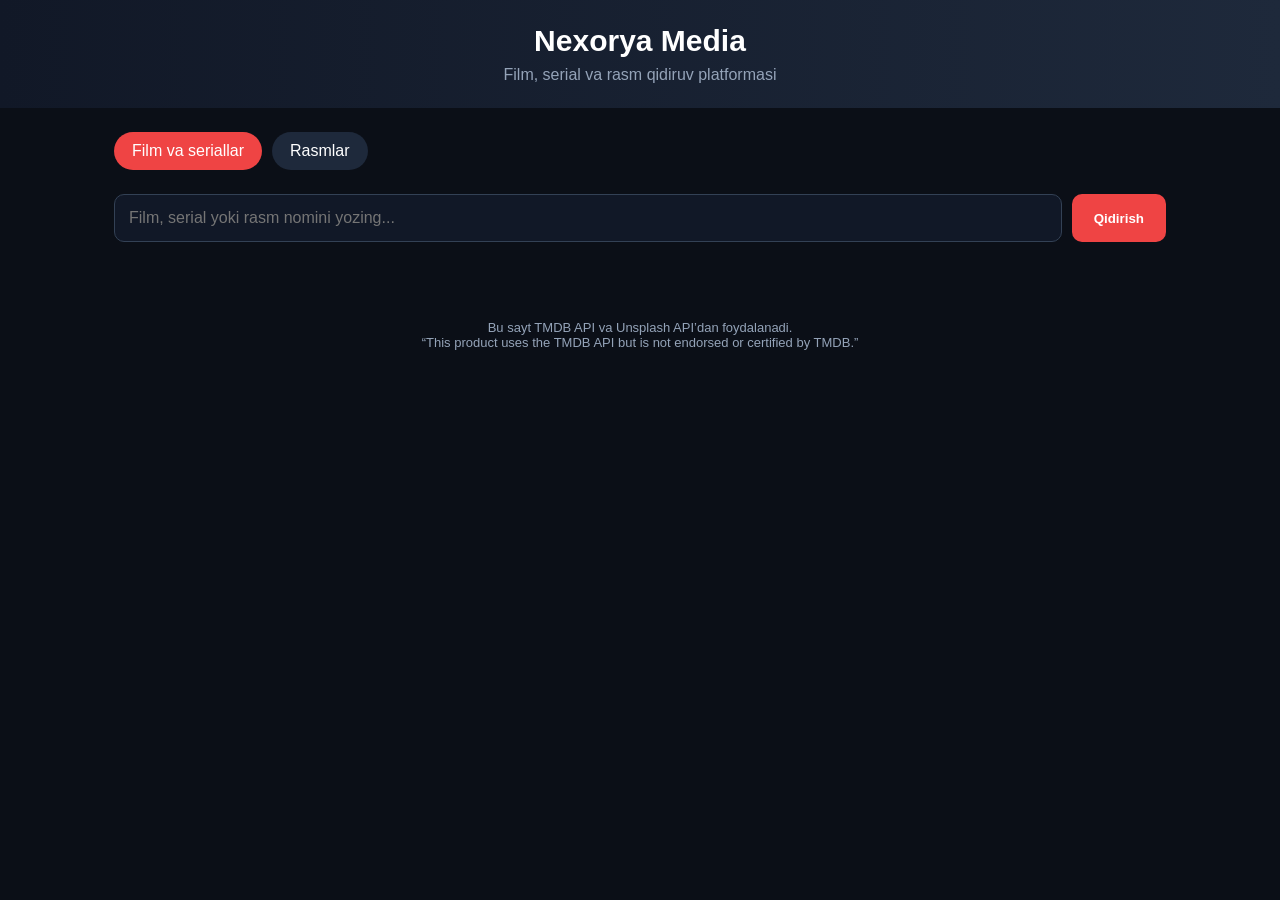
==== commit 711a4e54: "Update index.html" ====
--- a/index.html
+++ b/index.html
@@ -1,136 +1,241 @@
 <!DOCTYPE html>
 <html lang="uz">
 <head>
-    <meta charset="UTF-8">
-    <meta name="viewport" content="width=device-width, initial-scale=1.0">
-    <title>Nexorya - Premium Platform</title>
-    <link rel="stylesheet" href="style.css">
-    <link rel="stylesheet" href="https://cdnjs.cloudflare.com/ajax/libs/font-awesome/6.4.0/css/all.min.css">
+<meta charset="UTF-8">
+<meta name="viewport" content="width=device-width, initial-scale=1.0">
+<title>Nexorya — Film va rasm qidiruv</title>
+<style>
+  * { box-sizing: border-box; margin: 0; padding: 0; }
+  body {
+    font-family: Arial, sans-serif;
+    background: #0b0f17;
+    color: #fff;
+    min-height: 100vh;
+  }
+  header {
+    padding: 24px;
+    text-align: center;
+    background: linear-gradient(90deg, #111827, #1e293b);
+  }
+  header h1 { font-size: 30px; margin-bottom: 8px; }
+  header p { color: #94a3b8; }
+  .container { max-width: 1100px; margin: 0 auto; padding: 24px; }
+  .search-box {
+    display: flex;
+    gap: 10px;
+    margin: 24px 0;
+  }
+  input {
+    flex: 1;
+    padding: 14px;
+    border-radius: 10px;
+    border: 1px solid #334155;
+    background: #111827;
+    color: #fff;
+    font-size: 16px;
+  }
+  button {
+    padding: 14px 22px;
+    border: none;
+    border-radius: 10px;
+    background: #ef4444;
+    color: #fff;
+    font-weight: bold;
+    cursor: pointer;
+  }
+  .tabs { display: flex; gap: 10px; margin-bottom: 20px; }
+  .tab {
+    padding: 10px 18px;
+    border-radius: 999px;
+    background: #1e293b;
+    cursor: pointer;
+  }
+  .tab.active { background: #ef4444; }
+  .grid {
+    display: grid;
+    grid-template-columns: repeat(auto-fill, minmax(180px, 1fr));
+    gap: 18px;
+  }
+  .card {
+    background: #111827;
+    border: 1px solid #1f2937;
+    border-radius: 14px;
+    overflow: hidden;
+    cursor: pointer;
+  }
+  .card img { width: 100%; height: 270px; object-fit: cover; }
+  .card-info { padding: 12px; }
+  .card-info h3 { font-size: 16px; margin-bottom: 6px; }
+  .card-info p { color: #94a3b8; font-size: 13px; }
+  .result { margin-top: 20px; }
+  .trailer {
+    margin-top: 20px;
+    aspect-ratio: 16 / 9;
+    width: 100%;
+    border-radius: 14px;
+    border: none;
+  }
+  .watch-links { margin-top: 14px; }
+  .watch-links a {
+    display: inline-block;
+    margin: 5px 8px 5px 0;
+    padding: 10px 14px;
+    background: #1e293b;
+    color: #fff;
+    text-decoration: none;
+    border-radius: 8px;
+  }
+  .credit {
+    margin-top: 30px;
+    font-size: 13px;
+    color: #94a3b8;
+    text-align: center;
+  }
+  .credit a { color: #60a5fa; }
+</style>
 </head>
 <body>
-    <div class="app-container">
-        <!-- Sidebar -->
-        <aside class="sidebar">
-            <div class="logo">
-                <i class="fa-solid fa-cube"></i>
-                <span>Nexorya</span>
-            </div>
-            <nav class="nav-menu">
-                <a href="#lessons" class="nav-link active" data-target="lessons"><i class="fa-solid fa-graduation-cap"></i> Video Darsliklar</a>
-                <a href="#focus" class="nav-link" data-target="focus"><i class="fa-solid fa-clock"></i> Fokus & Idea</a>
-                <a href="#music" class="nav-link" data-target="music"><i class="fa-solid fa-music"></i> Musiqa Pleyer</a>
-                <a href="#gallery" class="nav-link" data-target="gallery"><i class="fa-solid fa-images"></i> Galereya</a>
-                <a href="#videos" class="nav-link" data-target="videos"><i class="fa-solid fa-video"></i> Videolar</a>
-                <a href="#wiki" class="nav-link" data-target="wiki"><i class="fa-solid fa-book"></i> Tushunchalar</a>
-            </nav>
-        </aside>
-
-        <!-- Main Content -->
-        <main class="main-content">
-            <header class="top-header">
-                <div class="search-box">
-                    <i class="fa-solid fa-magnifying-glass"></i>
-                    <input type="text" id="globalSearch" placeholder="Platformadan qidirish...">
-                </div>
-                <div class="user-profile">
-                    <i class="fa-solid fa-bell"></i>
-                    <div class="avatar">NX</div>
-                </div>
-            </header>
-
-            <div class="content-body">
-                <!-- 1. Video Darsliklar -->
-                <section id="lessons" class="section active">
-                    <h2>Video Darsliklar</h2>
-                    <div class="filter-buttons">
-                        <button class="filter-btn active" data-filter="all">Barchasi</button>
-                        <button class="filter-btn" data-filter="frontend">Frontend</button>
-                        <button class="filter-btn" data-filter="design">Dizayn</button>
-                        <button class="filter-btn" data-filter="ai">Sun'iy Intellekt</button>
-                    </div>
-                    <div class="grid-container" id="lessonsGrid">
-                        <!-- Kartochkalar JS orqali to'ldiriladi -->
-                    </div>
-                </section>
-
-                <!-- 2. Fokus & Idea -->
-                <section id="focus" class="section">
-                    <h2>Fokus Idea & Pomodoro</h2>
-                    <div class="focus-grid">
-                        <div class="glass-card pomodoro-card">
-                            <h3>Pomodoro Taymer</h3>
-                            <div class="timer-display" id="timerDisplay">25:00</div>
-                            <div class="timer-controls">
-                                <button id="startTimer" class="btn primary">Boshlash</button>
-                                <button id="pauseTimer" class="btn secondary">To'xtatib turish</button>
-                                <button id="resetTimer" class="btn danger">Qayta tiklash</button>
-                            </div>
-                        </div>
-                        <div class="glass-card idea-card">
-                            <h3>Fokus G'oyalar Doskasi</h3>
-                            <div class="idea-input-group">
-                                <input type="text" id="ideaInput" placeholder="Yangi g'oya yozing...">
-                                <button id="addIdeaBtn" class="btn primary"><i class="fa-solid fa-plus"></i></button>
-                            </div>
-                            <ul id="ideasList" class="idea-list"></ul>
-                        </div>
-                    </div>
-                </section>
-
-                <!-- 3. Musiqa Pleyer -->
-                <section id="music" class="section">
-                    <h2>Fokus Musiqalari</h2>
-                    <div class="glass-card music-player-card">
-                        <div class="music-info">
-                            <h3 id="songTitle">Lofi Chill Beats</h3>
-                            <p id="songArtist">Nexorya Audio</p>
-                        </div>
-                        <div class="visualizer">
-                            <span></span><span></span><span></span><span></span><span></span>
-                        </div>
-                        <div class="music-controls">
-                            <button id="prevSong" class="btn-icon"><i class="fa-solid fa-backward-step"></i></button>
-                            <button id="playSong" class="btn-icon main"><i class="fa-solid fa-play"></i></button>
-                            <button id="nextSong" class="btn-icon"><i class="fa-solid fa-forward-step"></i></button>
-                        </div>
-                    </div>
-                </section>
-
-                <!-- 4. Galereya -->
-                <section id="gallery" class="section">
-                    <h2>Kreativ Rasmlar Galereyasi</h2>
-                    <div class="grid-container gallery-grid" id="galleryGrid"></div>
-                </section>
-
-                <!-- 5. Videolar -->
-                <section id="videos" class="section">
-                    <h2>Maxsus Videolar</h2>
-                    <div class="grid-container" id="videosGrid"></div>
-                </section>
-
-                <!-- 6. Tushunchalar (Wiki) -->
-                <section id="wiki" class="section">
-                    <h2>Tushunchalar & Bilimlar Ombori</h2>
-                    <div class="search-box wiki-search">
-                        <i class="fa-solid fa-book-open"></i>
-                        <input type="text" id="wikiSearchInput" placeholder="Atamani qidiring (masalan: API, Glassmorphism)...">
-                    </div>
-                    <div class="grid-container" id="wikiGrid"></div>
-                </section>
-            </div>
-        </main>
+
+<header>
+  <h1>Nexorya Media</h1>
+  <p>Film, serial va rasm qidiruv platformasi</p>
+</header>
+
+<div class="container">
+  <div class="tabs">
+    <div class="tab active" onclick="switchTab('movie')">Film va seriallar</div>
+    <div class="tab" onclick="switchTab('image')">Rasmlar</div>
+  </div>
+
+  <div class="search-box">
+    <input id="query" placeholder="Film, serial yoki rasm nomini yozing...">
+    <button onclick="search()">Qidirish</button>
+  </div>
+
+  <div id="movieSection" class="result">
+    <div id="movieResults" class="grid"></div>
+    <div id="movieDetail"></div>
+  </div>
+
+  <div id="imageSection" class="result" style="display:none;">
+    <div id="imageResults" class="grid"></div>
+  </div>
+</div>
+
+<div class="credit">
+  Bu sayt TMDB API va Unsplash API’dan foydalanadi.
+  <br>
+  “This product uses the TMDB API but is not endorsed or certified by TMDB.”
+</div>
+
+<script>
+const TMDB_API_KEY = "TMDB_API_KEY_BU_YERGA";
+const UNSPLASH_ACCESS_KEY = "UNSPLASH_ACCESS_KEY_BU_YERGA";
+const TMDB_IMAGE = "https://image.tmdb.org/t/p/w500";
+let currentTab = "movie";
+
+function switchTab(tab) {
+  currentTab = tab;
+  document.getElementById("movieSection").style.display = tab === "movie" ? "block" : "none";
+  document.getElementById("imageSection").style.display = tab === "image" ? "block" : "none";
+
+  document.querySelectorAll(".tab").forEach(el => el.classList.remove("active"));
+  event.target.classList.add("active");
+}
+
+async function search() {
+  const query = document.getElementById("query").value.trim();
+  if (!query) return alert("Qidiruv so‘zini kiriting");
+
+  if (currentTab === "movie") {
+    await searchMovies(query);
+  } else {
+    await searchImages(query);
+  }
+}
+
+async function searchMovies(query) {
+  const url = `https://api.themoviedb.org/3/search/multi?api_key=${TMDB_API_KEY}&query=${encodeURIComponent(query)}&language=ru-RU`;
+  const response = await fetch(url);
+  const data = await response.json();
+
+  const box = document.getElementById("movieResults");
+  box.innerHTML = "";
+
+  data.results
+    .filter(item => item.media_type === "movie" || item.media_type === "tv")
+    .forEach(item => {
+      const title = item.title || item.name;
+      const poster = item.poster_path ? TMDB_IMAGE + item.poster_path : "";
+      const date = item.release_date || item.first_air_date || "";
+
+      const card = document.createElement("div");
+      card.className = "card";
+      card.onclick = () => showMovie(item);
+
+      card.innerHTML = `
+        <img src="${poster}" alt="${title}">
+        <div class="card-info">
+          <h3>${title}</h3>
+          <p>${date} • Reyting: ${item.vote_average || 0}</p>
+        </div>
+      `;
+
+      box.appendChild(card);
+    });
+}
+
+async function showMovie(item) {
+  const type = item.media_type;
+  const id = item.id;
+  const url = `https://api.themoviedb.org/3/${type}/${id}/videos?api_key=${TMDB_API_KEY}&language=ru-RU`;
+  const response = await fetch(url);
+  const data = await response.json();
+
+  const trailer = data.results.find(video => video.site === "YouTube" && video.type === "Trailer");
+  const title = item.title || item.name;
+
+  document.getElementById("movieDetail").innerHTML = `
+    <h2>${title}</h2>
+    <p>${item.overview || "Tavsif mavjud emas."}</p>
+    ${trailer ? `<iframe class="trailer" src="https://www.youtube.com/embed/${trailer.key}" allowfullscreen></iframe>` : ""}
+    <div class="watch-links">
+      <a href="https://www.themoviedb.org/${type}/${id}" target="_blank">TMDB’da ko‘rish</a>
+      <a href="https://www.justwatch.com/" target="_blank">Qonuniy platformalarda topish</a>
     </div>
-
-    <!-- Video Modal -->
-    <div class="modal" id="videoModal">
-        <div class="modal-content">
-            <span class="close-modal">&times;</span>
-            <div class="video-container">
-                <iframe id="modalIframe" src="" frameborder="0" allowfullscreen></iframe>
-            </div>
-        </div>
-    </div>
-
-    <script src="script.js"></script>
+  `;
+
+  document.getElementById("movieDetail").scrollIntoView({ behavior: "smooth" });
+}
+
+async function searchImages(query) {
+  const url = `https://api.unsplash.com/search/photos?query=${encodeURIComponent(query)}&per_page=24&client_id=${UNSPLASH_ACCESS_KEY}`;
+  const response = await fetch(url);
+  const data = await response.json();
+
+  const box = document.getElementById("imageResults");
+  box.innerHTML = "";
+
+  data.results.forEach(photo => {
+    const card = document.createElement("div");
+    card.className = "card";
+
+    card.innerHTML = `
+      <img src="${photo.urls.small}" alt="${photo.alt_description || "Rasm"}">
+      <div class="card-info">
+        <h3>${photo.user.name}</h3>
+        <p><a href="${photo.links.html}?utm_source=Nexorya&utm_medium=referral" target="_blank">Unsplash’da ko‘rish</a></p>
+      </div>
+    `;
+
+    box.appendChild(card);
+  });
+}
+
+document.getElementById("query").addEventListener("keydown", e => {
+  if (e.key === "Enter") search();
+});
+</script>
+
 </body>
-</html>+</html>
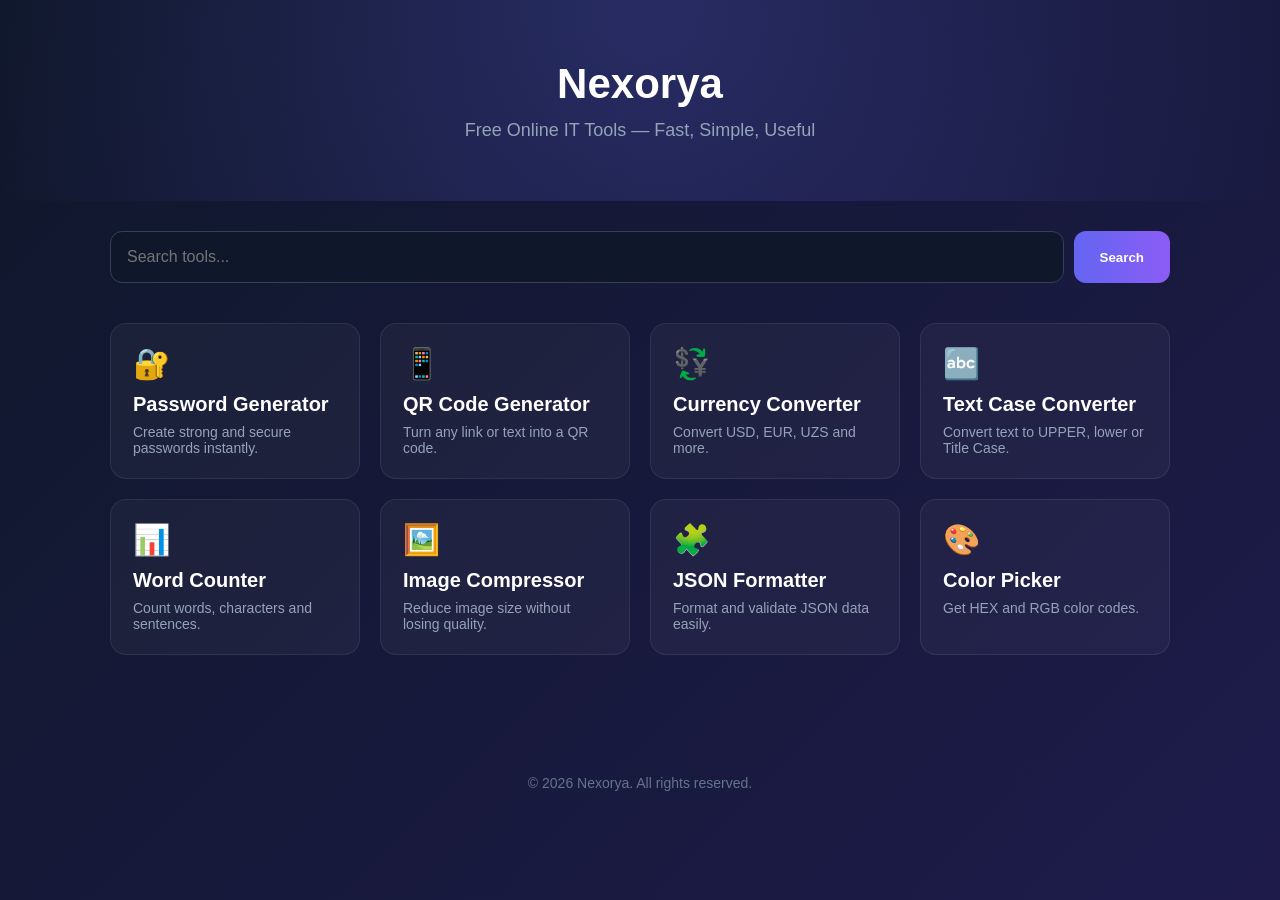
==== commit e51f0c99: "Update index.html" ====
--- a/index.html
+++ b/index.html
@@ -3,239 +3,162 @@
 <head>
 <meta charset="UTF-8">
 <meta name="viewport" content="width=device-width, initial-scale=1.0">
-<title>Nexorya — Film va rasm qidiruv</title>
+<title>Nexorya — Free Online IT Tools</title>
 <style>
   * { box-sizing: border-box; margin: 0; padding: 0; }
   body {
-    font-family: Arial, sans-serif;
-    background: #0b0f17;
+    font-family: 'Segoe UI', Arial, sans-serif;
+    background: linear-gradient(135deg, #0f172a, #1e1b4b);
     color: #fff;
     min-height: 100vh;
   }
   header {
-    padding: 24px;
+    padding: 60px 20px;
     text-align: center;
-    background: linear-gradient(90deg, #111827, #1e293b);
+    background: radial-gradient(circle at top, rgba(99,102,241,0.25), transparent);
   }
-  header h1 { font-size: 30px; margin-bottom: 8px; }
-  header p { color: #94a3b8; }
-  .container { max-width: 1100px; margin: 0 auto; padding: 24px; }
+  header h1 {
+    font-size: 42px;
+    margin-bottom: 12px;
+  }
+  header p {
+    color: #94a3b8;
+    font-size: 18px;
+  }
+  .container {
+    max-width: 1100px;
+    margin: 0 auto;
+    padding: 30px 20px;
+  }
   .search-box {
     display: flex;
     gap: 10px;
-    margin: 24px 0;
+    margin-bottom: 40px;
   }
   input {
     flex: 1;
-    padding: 14px;
-    border-radius: 10px;
+    padding: 16px;
+    border-radius: 12px;
     border: 1px solid #334155;
-    background: #111827;
+    background: #0f172a;
     color: #fff;
     font-size: 16px;
   }
   button {
-    padding: 14px 22px;
+    padding: 16px 26px;
     border: none;
-    border-radius: 10px;
-    background: #ef4444;
+    border-radius: 12px;
+    background: linear-gradient(90deg, #6366f1, #8b5cf6);
     color: #fff;
     font-weight: bold;
     cursor: pointer;
   }
-  .tabs { display: flex; gap: 10px; margin-bottom: 20px; }
-  .tab {
-    padding: 10px 18px;
-    border-radius: 999px;
-    background: #1e293b;
-    cursor: pointer;
-  }
-  .tab.active { background: #ef4444; }
   .grid {
     display: grid;
-    grid-template-columns: repeat(auto-fill, minmax(180px, 1fr));
-    gap: 18px;
+    grid-template-columns: repeat(auto-fill, minmax(240px, 1fr));
+    gap: 20px;
   }
   .card {
-    background: #111827;
-    border: 1px solid #1f2937;
-    border-radius: 14px;
-    overflow: hidden;
+    background: rgba(255,255,255,0.04);
+    border: 1px solid rgba(255,255,255,0.08);
+    border-radius: 16px;
+    padding: 22px;
     cursor: pointer;
+    transition: 0.3s;
   }
-  .card img { width: 100%; height: 270px; object-fit: cover; }
-  .card-info { padding: 12px; }
-  .card-info h3 { font-size: 16px; margin-bottom: 6px; }
-  .card-info p { color: #94a3b8; font-size: 13px; }
-  .result { margin-top: 20px; }
-  .trailer {
-    margin-top: 20px;
-    aspect-ratio: 16 / 9;
-    width: 100%;
-    border-radius: 14px;
-    border: none;
+  .card:hover {
+    transform: translateY(-6px);
+    background: rgba(255,255,255,0.08);
+    box-shadow: 0 10px 30px rgba(99,102,241,0.25);
   }
-  .watch-links { margin-top: 14px; }
-  .watch-links a {
-    display: inline-block;
-    margin: 5px 8px 5px 0;
-    padding: 10px 14px;
-    background: #1e293b;
-    color: #fff;
-    text-decoration: none;
-    border-radius: 8px;
+  .card h3 {
+    font-size: 20px;
+    margin-bottom: 8px;
   }
-  .credit {
-    margin-top: 30px;
-    font-size: 13px;
+  .card p {
     color: #94a3b8;
+    font-size: 14px;
+  }
+  .icon {
+    font-size: 30px;
+    margin-bottom: 12px;
+  }
+  footer {
+    margin-top: 60px;
+    padding: 30px;
     text-align: center;
+    color: #64748b;
+    font-size: 14px;
   }
-  .credit a { color: #60a5fa; }
 </style>
 </head>
 <body>
 
 <header>
-  <h1>Nexorya Media</h1>
-  <p>Film, serial va rasm qidiruv platformasi</p>
+  <h1>Nexorya</h1>
+  <p>Free Online IT Tools — Fast, Simple, Useful</p>
 </header>
 
 <div class="container">
-  <div class="tabs">
-    <div class="tab active" onclick="switchTab('movie')">Film va seriallar</div>
-    <div class="tab" onclick="switchTab('image')">Rasmlar</div>
+  <div class="search-box">
+    <input placeholder="Search tools...">
+    <button>Search</button>
   </div>
 
-  <div class="search-box">
-    <input id="query" placeholder="Film, serial yoki rasm nomini yozing...">
-    <button onclick="search()">Qidirish</button>
-  </div>
+  <div class="grid">
+    <div class="card">
+      <div class="icon">🔐</div>
+      <h3>Password Generator</h3>
+      <p>Create strong and secure passwords instantly.</p>
+    </div>
 
-  <div id="movieSection" class="result">
-    <div id="movieResults" class="grid"></div>
-    <div id="movieDetail"></div>
-  </div>
+    <div class="card">
+      <div class="icon">📱</div>
+      <h3>QR Code Generator</h3>
+      <p>Turn any link or text into a QR code.</p>
+    </div>
 
-  <div id="imageSection" class="result" style="display:none;">
-    <div id="imageResults" class="grid"></div>
+    <div class="card">
+      <div class="icon">💱</div>
+      <h3>Currency Converter</h3>
+      <p>Convert USD, EUR, UZS and more.</p>
+    </div>
+
+    <div class="card">
+      <div class="icon">🔤</div>
+      <h3>Text Case Converter</h3>
+      <p>Convert text to UPPER, lower or Title Case.</p>
+    </div>
+
+    <div class="card">
+      <div class="icon">📊</div>
+      <h3>Word Counter</h3>
+      <p>Count words, characters and sentences.</p>
+    </div>
+
+    <div class="card">
+      <div class="icon">🖼️</div>
+      <h3>Image Compressor</h3>
+      <p>Reduce image size without losing quality.</p>
+    </div>
+
+    <div class="card">
+      <div class="icon">🧩</div>
+      <h3>JSON Formatter</h3>
+      <p>Format and validate JSON data easily.</p>
+    </div>
+
+    <div class="card">
+      <div class="icon">🎨</div>
+      <h3>Color Picker</h3>
+      <p>Get HEX and RGB color codes.</p>
+    </div>
   </div>
 </div>
 
-<div class="credit">
-  Bu sayt TMDB API va Unsplash API’dan foydalanadi.
-  <br>
-  “This product uses the TMDB API but is not endorsed or certified by TMDB.”
-</div>
-
-<script>
-const TMDB_API_KEY = "TMDB_API_KEY_BU_YERGA";
-const UNSPLASH_ACCESS_KEY = "UNSPLASH_ACCESS_KEY_BU_YERGA";
-const TMDB_IMAGE = "https://image.tmdb.org/t/p/w500";
-let currentTab = "movie";
-
-function switchTab(tab) {
-  currentTab = tab;
-  document.getElementById("movieSection").style.display = tab === "movie" ? "block" : "none";
-  document.getElementById("imageSection").style.display = tab === "image" ? "block" : "none";
-
-  document.querySelectorAll(".tab").forEach(el => el.classList.remove("active"));
-  event.target.classList.add("active");
-}
-
-async function search() {
-  const query = document.getElementById("query").value.trim();
-  if (!query) return alert("Qidiruv so‘zini kiriting");
-
-  if (currentTab === "movie") {
-    await searchMovies(query);
-  } else {
-    await searchImages(query);
-  }
-}
-
-async function searchMovies(query) {
-  const url = `https://api.themoviedb.org/3/search/multi?api_key=${TMDB_API_KEY}&query=${encodeURIComponent(query)}&language=ru-RU`;
-  const response = await fetch(url);
-  const data = await response.json();
-
-  const box = document.getElementById("movieResults");
-  box.innerHTML = "";
-
-  data.results
-    .filter(item => item.media_type === "movie" || item.media_type === "tv")
-    .forEach(item => {
-      const title = item.title || item.name;
-      const poster = item.poster_path ? TMDB_IMAGE + item.poster_path : "";
-      const date = item.release_date || item.first_air_date || "";
-
-      const card = document.createElement("div");
-      card.className = "card";
-      card.onclick = () => showMovie(item);
-
-      card.innerHTML = `
-        <img src="${poster}" alt="${title}">
-        <div class="card-info">
-          <h3>${title}</h3>
-          <p>${date} • Reyting: ${item.vote_average || 0}</p>
-        </div>
-      `;
-
-      box.appendChild(card);
-    });
-}
-
-async function showMovie(item) {
-  const type = item.media_type;
-  const id = item.id;
-  const url = `https://api.themoviedb.org/3/${type}/${id}/videos?api_key=${TMDB_API_KEY}&language=ru-RU`;
-  const response = await fetch(url);
-  const data = await response.json();
-
-  const trailer = data.results.find(video => video.site === "YouTube" && video.type === "Trailer");
-  const title = item.title || item.name;
-
-  document.getElementById("movieDetail").innerHTML = `
-    <h2>${title}</h2>
-    <p>${item.overview || "Tavsif mavjud emas."}</p>
-    ${trailer ? `<iframe class="trailer" src="https://www.youtube.com/embed/${trailer.key}" allowfullscreen></iframe>` : ""}
-    <div class="watch-links">
-      <a href="https://www.themoviedb.org/${type}/${id}" target="_blank">TMDB’da ko‘rish</a>
-      <a href="https://www.justwatch.com/" target="_blank">Qonuniy platformalarda topish</a>
-    </div>
-  `;
-
-  document.getElementById("movieDetail").scrollIntoView({ behavior: "smooth" });
-}
-
-async function searchImages(query) {
-  const url = `https://api.unsplash.com/search/photos?query=${encodeURIComponent(query)}&per_page=24&client_id=${UNSPLASH_ACCESS_KEY}`;
-  const response = await fetch(url);
-  const data = await response.json();
-
-  const box = document.getElementById("imageResults");
-  box.innerHTML = "";
-
-  data.results.forEach(photo => {
-    const card = document.createElement("div");
-    card.className = "card";
-
-    card.innerHTML = `
-      <img src="${photo.urls.small}" alt="${photo.alt_description || "Rasm"}">
-      <div class="card-info">
-        <h3>${photo.user.name}</h3>
-        <p><a href="${photo.links.html}?utm_source=Nexorya&utm_medium=referral" target="_blank">Unsplash’da ko‘rish</a></p>
-      </div>
-    `;
-
-    box.appendChild(card);
-  });
-}
-
-document.getElementById("query").addEventListener("keydown", e => {
-  if (e.key === "Enter") search();
-});
-</script>
+<footer>
+  © 2026 Nexorya. All rights reserved.
+</footer>
 
 </body>
 </html>
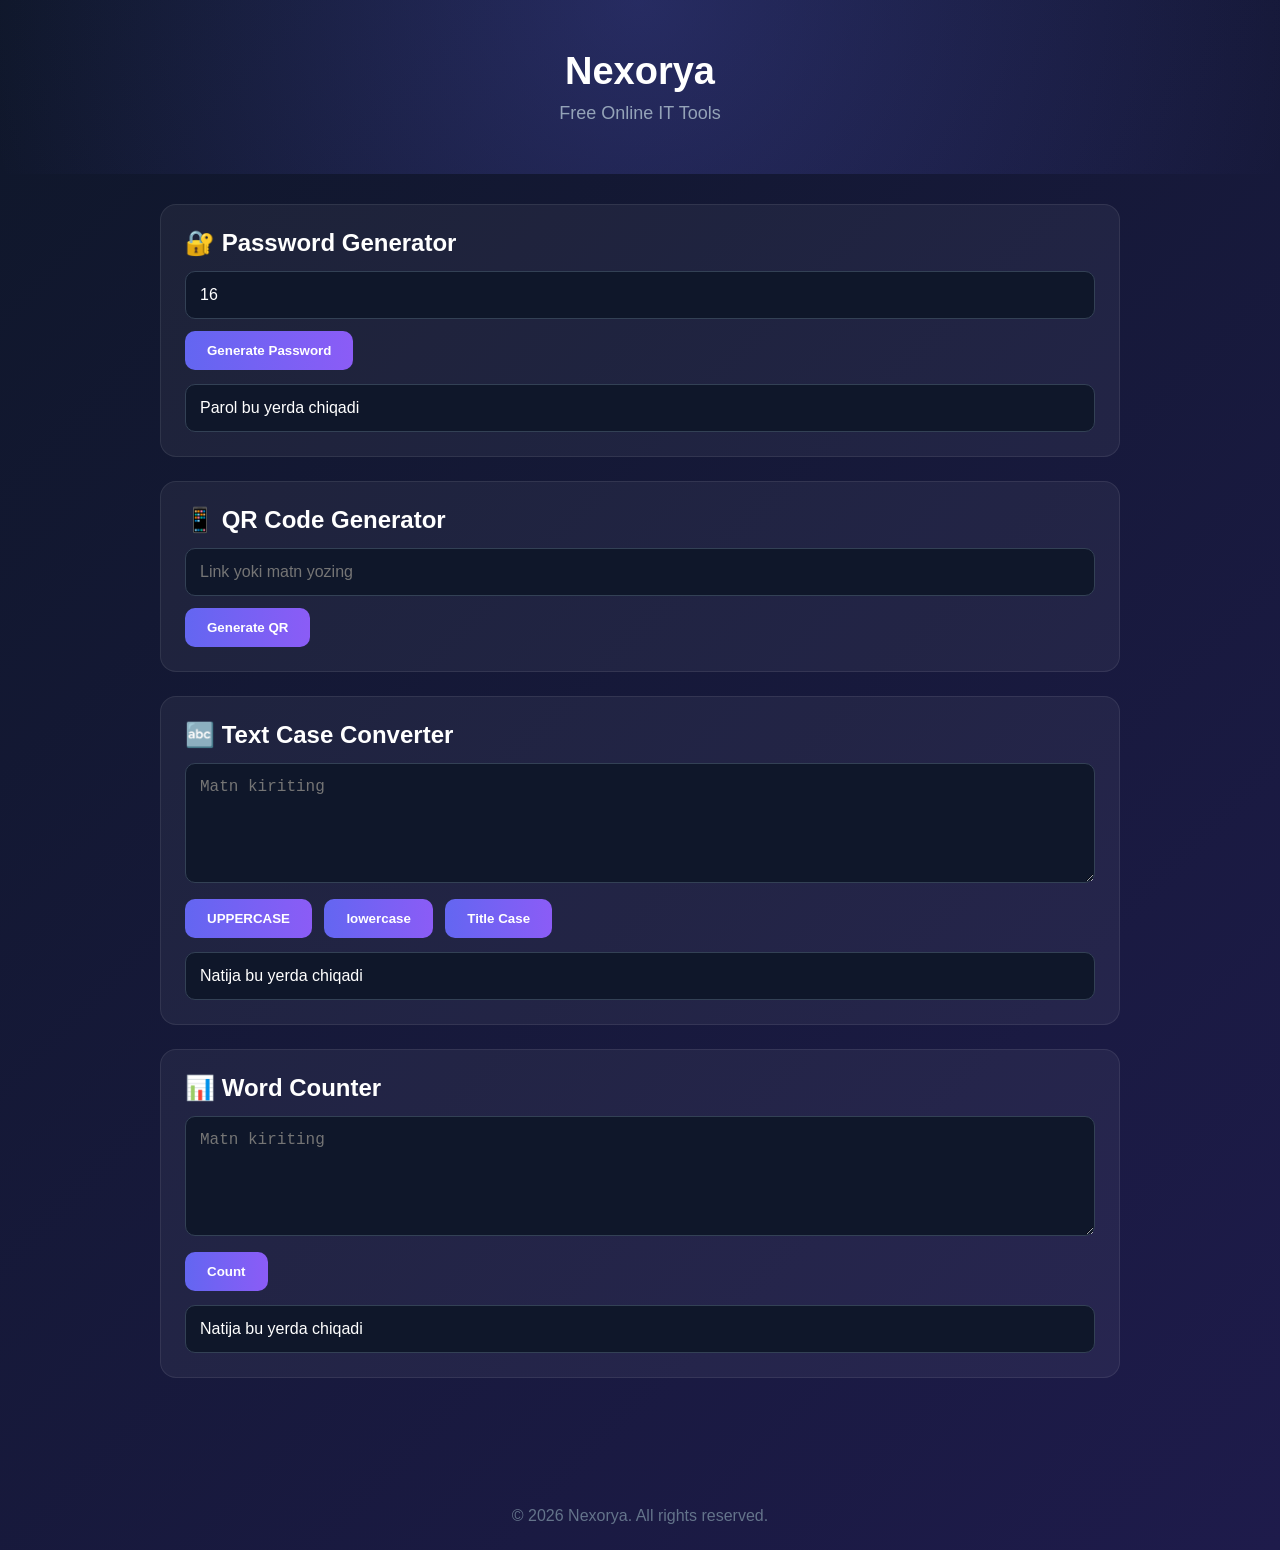
==== commit 10a420dc: "Update index.html" ====
--- a/index.html
+++ b/index.html
@@ -13,82 +13,65 @@
     min-height: 100vh;
   }
   header {
-    padding: 60px 20px;
+    padding: 50px 20px;
     text-align: center;
     background: radial-gradient(circle at top, rgba(99,102,241,0.25), transparent);
   }
-  header h1 {
-    font-size: 42px;
-    margin-bottom: 12px;
-  }
-  header p {
-    color: #94a3b8;
-    font-size: 18px;
-  }
+  header h1 { font-size: 38px; margin-bottom: 10px; }
+  header p { color: #94a3b8; font-size: 18px; }
   .container {
-    max-width: 1100px;
+    max-width: 1000px;
     margin: 0 auto;
     padding: 30px 20px;
   }
-  .search-box {
-    display: flex;
-    gap: 10px;
-    margin-bottom: 40px;
+  .tool {
+    background: rgba(255,255,255,0.05);
+    border: 1px solid rgba(255,255,255,0.08);
+    border-radius: 16px;
+    padding: 24px;
+    margin-bottom: 24px;
   }
-  input {
-    flex: 1;
-    padding: 16px;
-    border-radius: 12px;
+  .tool h2 { margin-bottom: 14px; }
+  input, textarea {
+    width: 100%;
+    padding: 14px;
+    border-radius: 10px;
     border: 1px solid #334155;
     background: #0f172a;
     color: #fff;
     font-size: 16px;
+    margin-bottom: 12px;
   }
+  textarea { height: 120px; resize: vertical; }
   button {
-    padding: 16px 26px;
+    padding: 12px 22px;
     border: none;
-    border-radius: 12px;
+    border-radius: 10px;
     background: linear-gradient(90deg, #6366f1, #8b5cf6);
     color: #fff;
     font-weight: bold;
     cursor: pointer;
+    margin-right: 8px;
   }
-  .grid {
-    display: grid;
-    grid-template-columns: repeat(auto-fill, minmax(240px, 1fr));
-    gap: 20px;
+  .result {
+    margin-top: 14px;
+    padding: 14px;
+    background: #0f172a;
+    border: 1px solid #334155;
+    border-radius: 10px;
+    word-break: break-all;
   }
-  .card {
-    background: rgba(255,255,255,0.04);
-    border: 1px solid rgba(255,255,255,0.08);
-    border-radius: 16px;
-    padding: 22px;
-    cursor: pointer;
-    transition: 0.3s;
-  }
-  .card:hover {
-    transform: translateY(-6px);
-    background: rgba(255,255,255,0.08);
-    box-shadow: 0 10px 30px rgba(99,102,241,0.25);
-  }
-  .card h3 {
-    font-size: 20px;
-    margin-bottom: 8px;
-  }
-  .card p {
-    color: #94a3b8;
-    font-size: 14px;
-  }
-  .icon {
-    font-size: 30px;
-    margin-bottom: 12px;
+  .qr-img {
+    margin-top: 14px;
+    background: #fff;
+    padding: 10px;
+    border-radius: 10px;
   }
   footer {
-    margin-top: 60px;
-    padding: 30px;
+    margin-top: 50px;
+    padding: 25px;
     text-align: center;
     color: #64748b;
-    font-size: 14px;
   }
 </style>
 </head>
@@ -96,69 +79,106 @@
 
 <header>
   <h1>Nexorya</h1>
-  <p>Free Online IT Tools — Fast, Simple, Useful</p>
+  <p>Free Online IT Tools</p>
 </header>
 
 <div class="container">
-  <div class="search-box">
-    <input placeholder="Search tools...">
-    <button>Search</button>
+
+  <div class="tool">
+    <h2>🔐 Password Generator</h2>
+    <input id="passLength" type="number" value="16" min="8" max="64">
+    <button onclick="generatePassword()">Generate Password</button>
+    <div id="passwordResult" class="result">Parol bu yerda chiqadi</div>
   </div>
 
-  <div class="grid">
-    <div class="card">
-      <div class="icon">🔐</div>
-      <h3>Password Generator</h3>
-      <p>Create strong and secure passwords instantly.</p>
-    </div>
+  <div class="tool">
+    <h2>📱 QR Code Generator</h2>
+    <input id="qrText" placeholder="Link yoki matn yozing">
+    <button onclick="generateQR()">Generate QR</button>
+    <div id="qrResult"></div>
+  </div>
 
-    <div class="card">
-      <div class="icon">📱</div>
-      <h3>QR Code Generator</h3>
-      <p>Turn any link or text into a QR code.</p>
-    </div>
+  <div class="tool">
+    <h2>🔤 Text Case Converter</h2>
+    <textarea id="textInput" placeholder="Matn kiriting"></textarea>
+    <button onclick="toUpperCaseText()">UPPERCASE</button>
+    <button onclick="toLowerCaseText()">lowercase</button>
+    <button onclick="toTitleCase()">Title Case</button>
+    <div id="textResult" class="result">Natija bu yerda chiqadi</div>
+  </div>
 
-    <div class="card">
-      <div class="icon">💱</div>
-      <h3>Currency Converter</h3>
-      <p>Convert USD, EUR, UZS and more.</p>
-    </div>
+  <div class="tool">
+    <h2>📊 Word Counter</h2>
+    <textarea id="countInput" placeholder="Matn kiriting"></textarea>
+    <button onclick="countWords()">Count</button>
+    <div id="countResult" class="result">Natija bu yerda chiqadi</div>
+  </div>
 
-    <div class="card">
-      <div class="icon">🔤</div>
-      <h3>Text Case Converter</h3>
-      <p>Convert text to UPPER, lower or Title Case.</p>
-    </div>
-
-    <div class="card">
-      <div class="icon">📊</div>
-      <h3>Word Counter</h3>
-      <p>Count words, characters and sentences.</p>
-    </div>
-
-    <div class="card">
-      <div class="icon">🖼️</div>
-      <h3>Image Compressor</h3>
-      <p>Reduce image size without losing quality.</p>
-    </div>
-
-    <div class="card">
-      <div class="icon">🧩</div>
-      <h3>JSON Formatter</h3>
-      <p>Format and validate JSON data easily.</p>
-    </div>
-
-    <div class="card">
-      <div class="icon">🎨</div>
-      <h3>Color Picker</h3>
-      <p>Get HEX and RGB color codes.</p>
-    </div>
-  </div>
 </div>
 
 <footer>
   © 2026 Nexorya. All rights reserved.
 </footer>
 
+<script>
+function generatePassword() {
+  const length = document.getElementById("passLength").value;
+  const chars = "ABCDEFGHIJKLMNOPQRSTUVWXYZabcdefghijklmnopqrstuvwxyz0123456789!@#$%^&*()";
+  let password = "";
+
+  for (let i = 0; i < length; i++) {
+    password += chars[Math.floor(Math.random() * chars.length)];
+  }
+
+  document.getElementById("passwordResult").innerText = password;
+}
+
+function generateQR() {
+  const text = document.getElementById("qrText").value;
+  if (!text) return alert("Matn kiriting");
+
+  const url = "https://api.qrserver.com/v1/create-qr-code/?size=250x250&data=" + encodeURIComponent(text);
+
+  document.getElementById("qrResult").innerHTML =
+    `<img class="qr-img" src="${url}" alt="QR Code">`;
+}
+
+function toUpperCaseText() {
+  const text = document.getElementById("textInput").value;
+  document.getElementById("textResult").innerText = text.toUpperCase();
+}
+
+function toLowerCaseText() {
+  const text = document.getElementById("textInput").value;
+  document.getElementById("textResult").innerText = text.toLowerCase();
+}
+
+function toTitleCase() {
+  const text = document.getElementById("textInput").value;
+  const result = text
+    .toLowerCase()
+    .split(" ")
+    .map(word => word.charAt(0).toUpperCase() + word.slice(1))
+    .join(" ");
+
+  document.getElementById("textResult").innerText = result;
+}
+
+function countWords() {
+  const text = document.getElementById("countInput").value.trim();
+
+  if (!text) {
+    document.getElementById("countResult").innerText = "Matn kiriting";
+    return;
+  }
+
+  const words = text.split(/\s+/).length;
+  const characters = text.length;
+
+  document.getElementById("countResult").innerText =
+    `So‘zlar: ${words} | Belgilar: ${characters}`;
+}
+</script>
+
 </body>
 </html>
